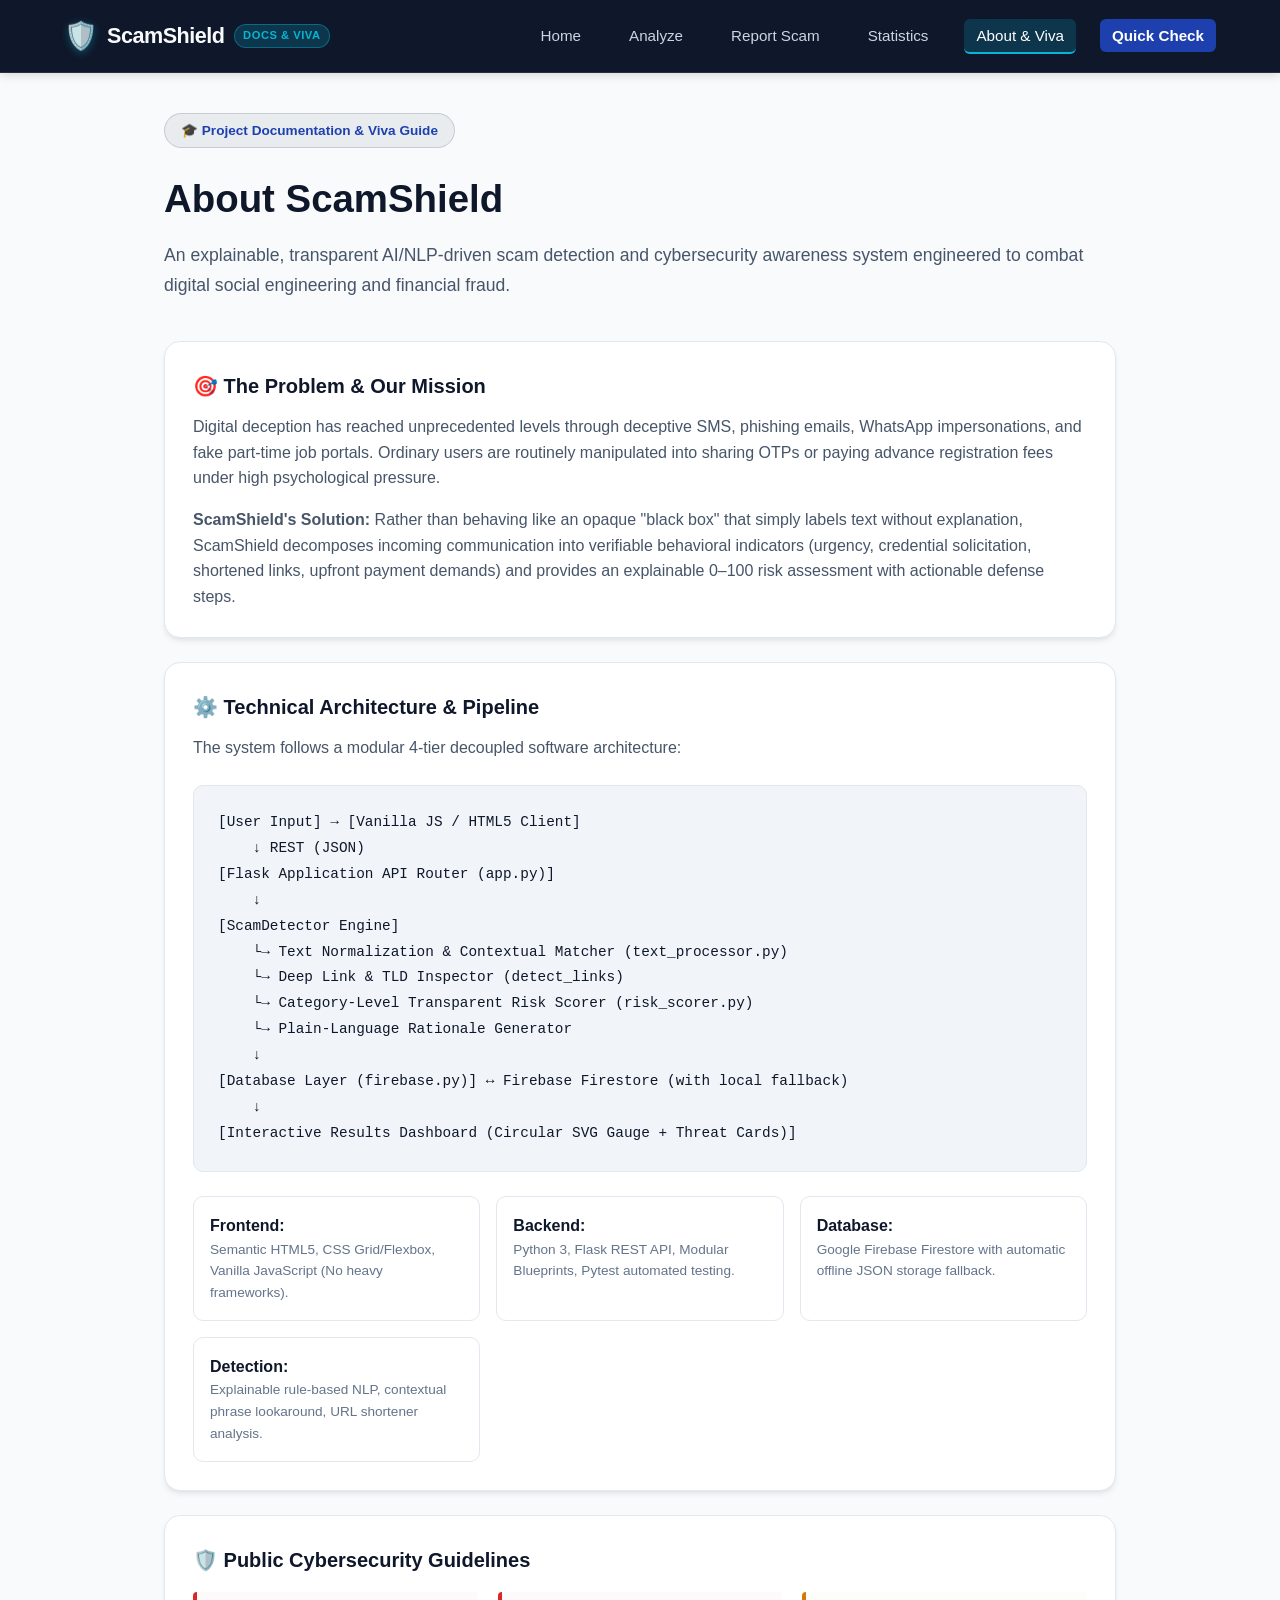
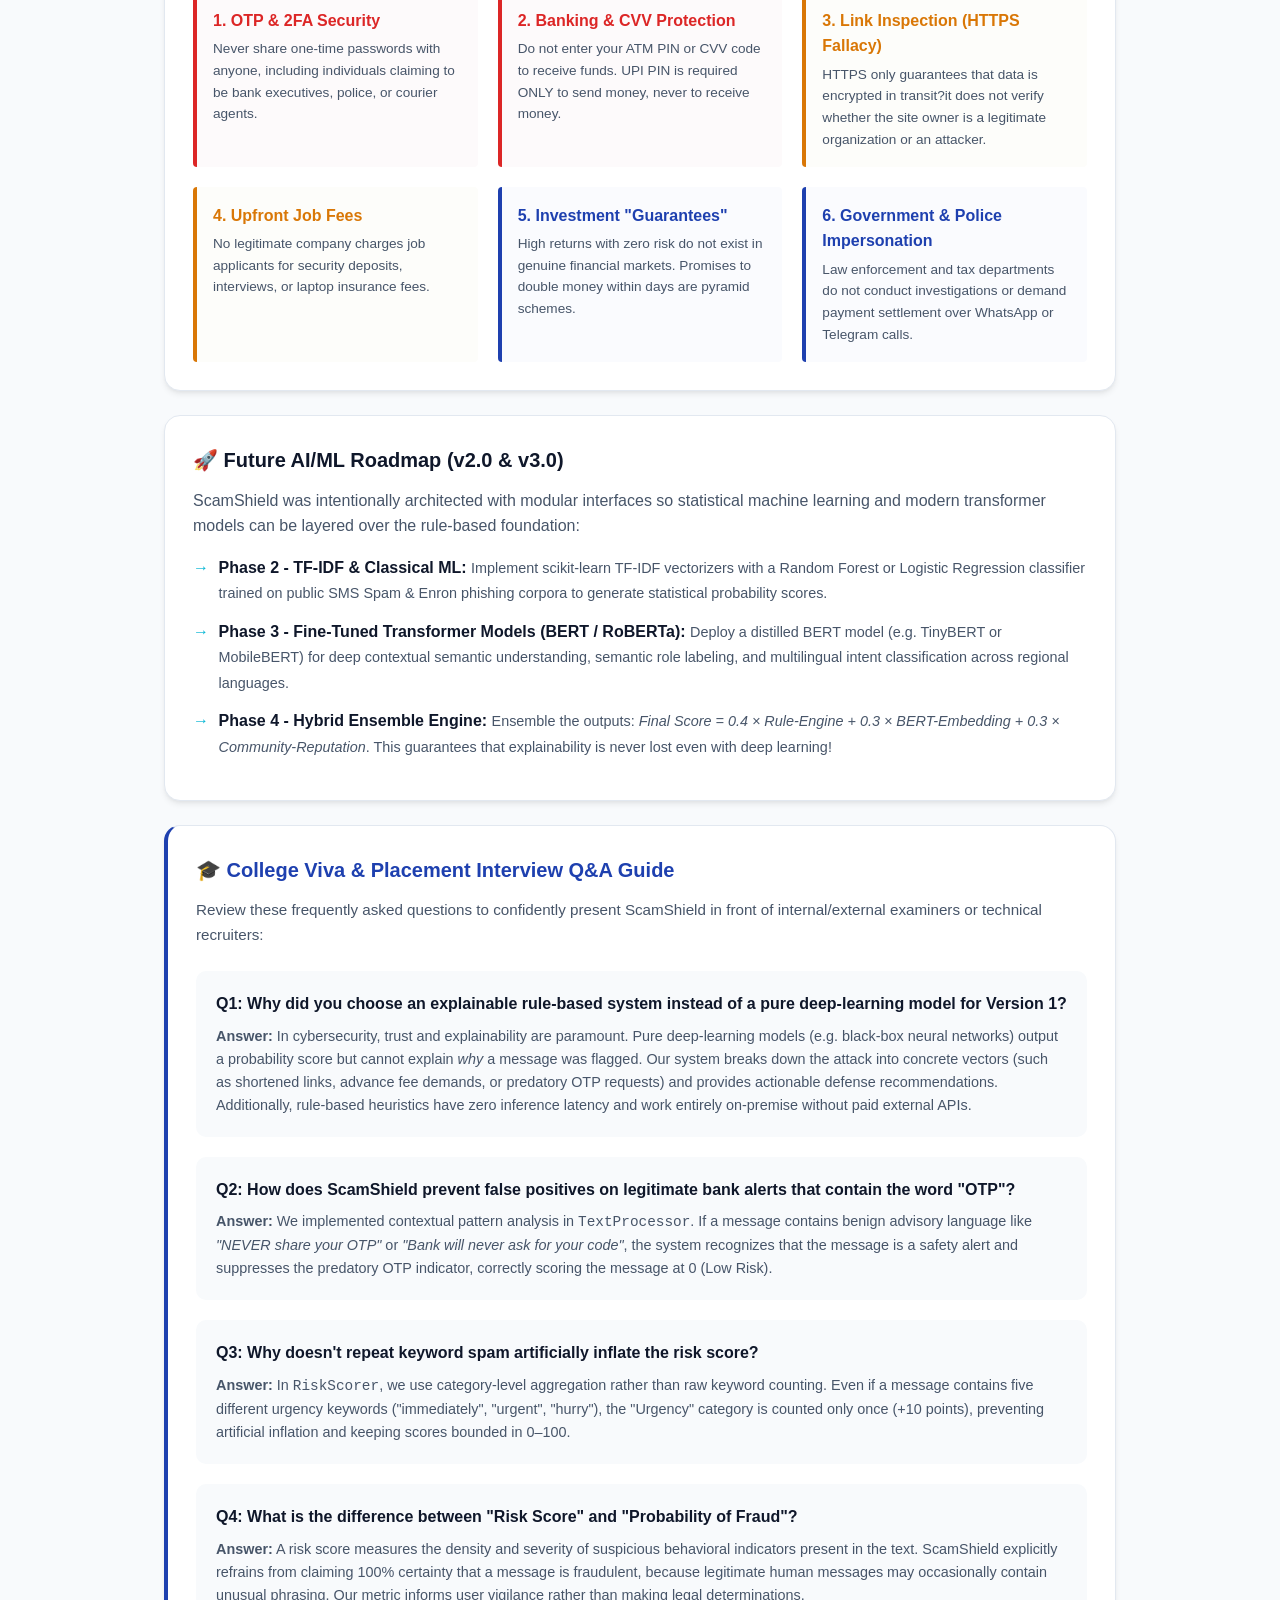
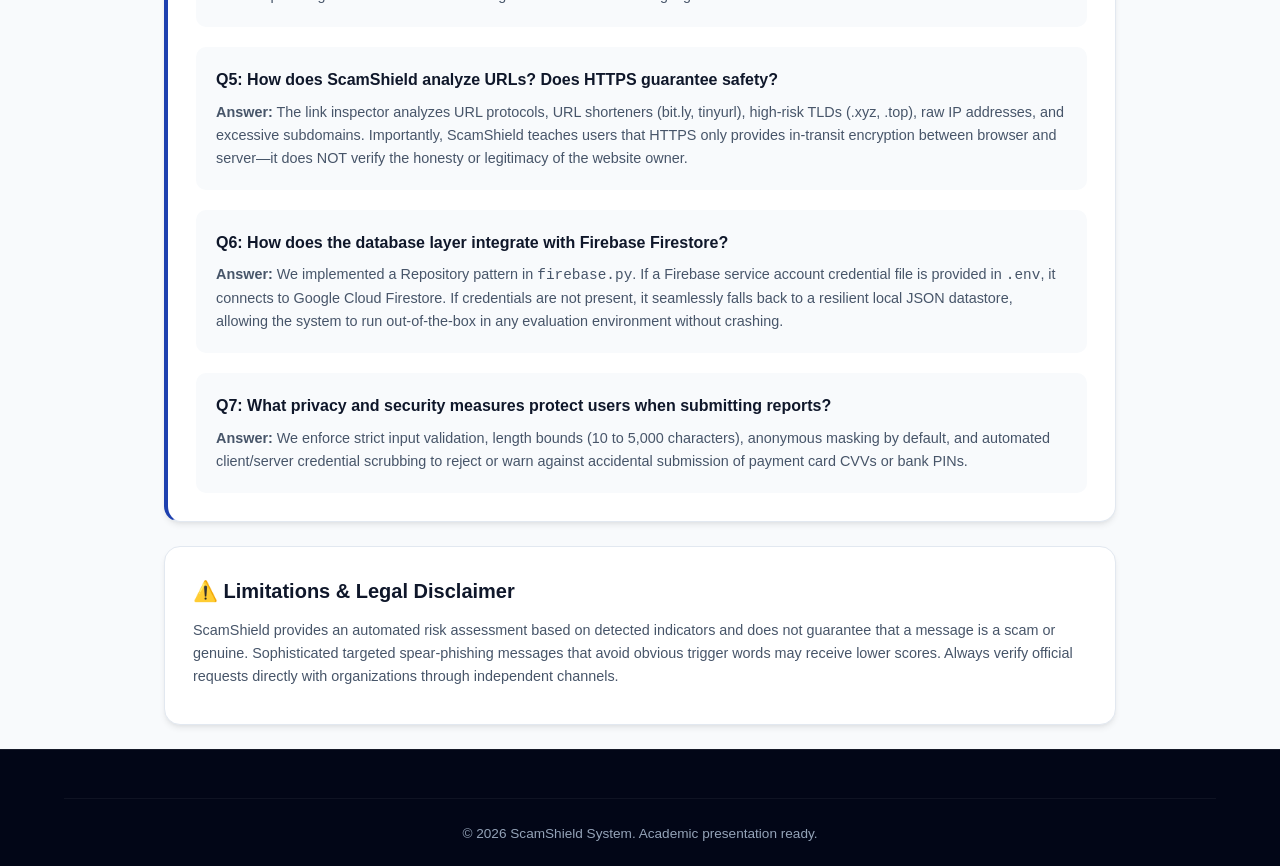
==== frontend/about.html @ db985c8d "Initial commit - ScamShield project" ====
<!DOCTYPE html>
<html lang="en">
<head>
  <meta charset="UTF-8">
  <meta name="viewport" content="width=device-width, initial-scale=1.0">
  <title>About ScamShield ? System Architecture, Safety & Viva Guide</title>
  <meta name="description" content="Overview of ScamShield architecture, explainable AI detection rules, safety guidelines, and college presentation viva Q&A.">
  <link rel="stylesheet" href="css/style.css">
  <link rel="stylesheet" href="css/dashboard.css">
  <link rel="stylesheet" href="css/responsive.css">
</head>
<body>

  <!-- Site Header -->
  <header class="site-header">
    <div class="container header-inner">
      <a href="index.html" class="logo-link">
        <span class="logo-shield">🛡️</span>
        <span class="logo-text">ScamShield</span>
        <span class="logo-badge">Docs & Viva</span>
      </a>

      <button class="mobile-nav-toggle" id="mobileNavBtn" aria-label="Toggle navigation menu">☰</button>

      <nav>
        <ul class="nav-links" id="navLinks">
          <li><a href="index.html" class="nav-link">Home</a></li>
          <li><a href="index.html#analyzerSection" class="nav-link">Analyze</a></li>
          <li><a href="report.html" class="nav-link">Report Scam</a></li>
          <li><a href="statistics.html" class="nav-link">Statistics</a></li>
          <li><a href="about.html" class="nav-link active">About & Viva</a></li>
          <li><a href="index.html#analyzerSection" class="nav-link nav-cta">Quick Check</a></li>
        </ul>
      </nav>
    </div>
  </header>

  <!-- Main Container -->
  <main class="container" style="padding-top: 2.5rem; max-width: 1000px;">
    
    <!-- Title -->
    <div style="margin-bottom: 2.5rem;">
      <div class="hero-tag" style="background: rgba(15, 23, 42, 0.06); color: var(--primary-blue); border-color: rgba(15, 23, 42, 0.15);">
        🎓 Project Documentation & Viva Guide
      </div>
      <h1 style="font-size: 2.4rem; font-weight: 800; color: var(--primary-navy); margin-bottom: 0.75rem;">
        About ScamShield
      </h1>
      <p style="color: var(--text-secondary); font-size: 1.1rem; line-height: 1.7;">
        An explainable, transparent AI/NLP-driven scam detection and cybersecurity awareness system engineered to combat digital social engineering and financial fraud.
      </p>
    </div>

    <!-- Section 1: Problem & Mission -->
    <section class="card mb-3">
      <h2 class="card-title">🎯 The Problem & Our Mission</h2>
      <p style="margin-bottom: 1rem; color: var(--text-secondary);">
        Digital deception has reached unprecedented levels through deceptive SMS, phishing emails, WhatsApp impersonations, and fake part-time job portals. Ordinary users are routinely manipulated into sharing OTPs or paying advance registration fees under high psychological pressure.
      </p>
      <p style="color: var(--text-secondary);">
        <strong>ScamShield's Solution:</strong> Rather than behaving like an opaque "black box" that simply labels text without explanation, ScamShield decomposes incoming communication into verifiable behavioral indicators (urgency, credential solicitation, shortened links, upfront payment demands) and provides an explainable 0–100 risk assessment with actionable defense steps.
      </p>
    </section>

    <!-- Section 2: Technical Architecture -->
    <section id="tech" class="card mb-3">
      <h2 class="card-title">⚙️ Technical Architecture & Pipeline</h2>
      <p style="color: var(--text-secondary); margin-bottom: 1.5rem;">
        The system follows a modular 4-tier decoupled software architecture:
      </p>

      <div style="background: var(--bg-elevated); padding: 1.5rem; border-radius: var(--radius-md); border: 1px solid var(--border-light); font-family: monospace; font-size: 0.9rem; line-height: 1.8; margin-bottom: 1.5rem;">
        [User Input] &rarr; [Vanilla JS / HTML5 Client]<br>
        &nbsp;&nbsp;&nbsp;&nbsp;&darr; REST (JSON)<br>
        [Flask Application API Router (app.py)]<br>
        &nbsp;&nbsp;&nbsp;&nbsp;&darr;<br>
        [ScamDetector Engine]<br>
        &nbsp;&nbsp;&nbsp;&nbsp;&boxur;&rarr; Text Normalization & Contextual Matcher (text_processor.py)<br>
        &nbsp;&nbsp;&nbsp;&nbsp;&boxur;&rarr; Deep Link & TLD Inspector (detect_links)<br>
        &nbsp;&nbsp;&nbsp;&nbsp;&boxur;&rarr; Category-Level Transparent Risk Scorer (risk_scorer.py)<br>
        &nbsp;&nbsp;&nbsp;&nbsp;&boxur;&rarr; Plain-Language Rationale Generator<br>
        &nbsp;&nbsp;&nbsp;&nbsp;&darr;<br>
        [Database Layer (firebase.py)] &harr; Firebase Firestore (with local fallback)<br>
        &nbsp;&nbsp;&nbsp;&nbsp;&darr;<br>
        [Interactive Results Dashboard (Circular SVG Gauge + Threat Cards)]
      </div>

      <div style="display: grid; grid-template-columns: repeat(auto-fit, minmax(220px, 1fr)); gap: 1rem;">
        <div style="padding: 1rem; border: 1px solid var(--border-light); border-radius: var(--radius-md);">
          <strong>Frontend:</strong>
          <p style="font-size: 0.85rem; color: var(--text-muted);">Semantic HTML5, CSS Grid/Flexbox, Vanilla JavaScript (No heavy frameworks).</p>
        </div>
        <div style="padding: 1rem; border: 1px solid var(--border-light); border-radius: var(--radius-md);">
          <strong>Backend:</strong>
          <p style="font-size: 0.85rem; color: var(--text-muted);">Python 3, Flask REST API, Modular Blueprints, Pytest automated testing.</p>
        </div>
        <div style="padding: 1rem; border: 1px solid var(--border-light); border-radius: var(--radius-md);">
          <strong>Database:</strong>
          <p style="font-size: 0.85rem; color: var(--text-muted);">Google Firebase Firestore with automatic offline JSON storage fallback.</p>
        </div>
        <div style="padding: 1rem; border: 1px solid var(--border-light); border-radius: var(--radius-md);">
          <strong>Detection:</strong>
          <p style="font-size: 0.85rem; color: var(--text-muted);">Explainable rule-based NLP, contextual phrase lookaround, URL shortener analysis.</p>
        </div>
      </div>
    </section>

    <!-- Section 3: Safety Tips -->
    <section id="safetyTips" class="card mb-3">
      <h2 class="card-title">🛡️ Public Cybersecurity Guidelines</h2>
      <div style="display: grid; grid-template-columns: repeat(auto-fit, minmax(280px, 1fr)); gap: 1.25rem; margin-top: 1rem;">
        
        <div style="padding: 1rem; border-left: 4px solid var(--risk-high); background: #fdfafb; border-radius: 4px;">
          <h4 style="color: var(--risk-high); margin-bottom: 0.3rem;">1. OTP & 2FA Security</h4>
          <p style="font-size: 0.85rem; color: var(--text-secondary);">Never share one-time passwords with anyone, including individuals claiming to be bank executives, police, or courier agents.</p>
        </div>

        <div style="padding: 1rem; border-left: 4px solid var(--risk-high); background: #fdfafb; border-radius: 4px;">
          <h4 style="color: var(--risk-high); margin-bottom: 0.3rem;">2. Banking & CVV Protection</h4>
          <p style="font-size: 0.85rem; color: var(--text-secondary);">Do not enter your ATM PIN or CVV code to receive funds. UPI PIN is required ONLY to send money, never to receive money.</p>
        </div>

        <div style="padding: 1rem; border-left: 4px solid var(--risk-attention); background: #fdfdfa; border-radius: 4px;">
          <h4 style="color: var(--risk-attention); margin-bottom: 0.3rem;">3. Link Inspection (HTTPS Fallacy)</h4>
          <p style="font-size: 0.85rem; color: var(--text-secondary);">HTTPS only guarantees that data is encrypted in transit?it does not verify whether the site owner is a legitimate organization or an attacker.</p>
        </div>

        <div style="padding: 1rem; border-left: 4px solid var(--risk-attention); background: #fdfdfa; border-radius: 4px;">
          <h4 style="color: var(--risk-attention); margin-bottom: 0.3rem;">4. Upfront Job Fees</h4>
          <p style="font-size: 0.85rem; color: var(--text-secondary);">No legitimate company charges job applicants for security deposits, interviews, or laptop insurance fees.</p>
        </div>

        <div style="padding: 1rem; border-left: 4px solid var(--primary-blue); background: #fafbfe; border-radius: 4px;">
          <h4 style="color: var(--primary-blue); margin-bottom: 0.3rem;">5. Investment "Guarantees"</h4>
          <p style="font-size: 0.85rem; color: var(--text-secondary);">High returns with zero risk do not exist in genuine financial markets. Promises to double money within days are pyramid schemes.</p>
        </div>

        <div style="padding: 1rem; border-left: 4px solid var(--primary-blue); background: #fafbfe; border-radius: 4px;">
          <h4 style="color: var(--primary-blue); margin-bottom: 0.3rem;">6. Government & Police Impersonation</h4>
          <p style="font-size: 0.85rem; color: var(--text-secondary);">Law enforcement and tax departments do not conduct investigations or demand payment settlement over WhatsApp or Telegram calls.</p>
        </div>

      </div>
    </section>

    <!-- Section 4: Future AI/ML Roadmap -->
    <section class="card mb-3">
      <h2 class="card-title">🚀 Future AI/ML Roadmap (v2.0 & v3.0)</h2>
      <p style="color: var(--text-secondary); margin-bottom: 1rem;">
        ScamShield was intentionally architected with modular interfaces so statistical machine learning and modern transformer models can be layered over the rule-based foundation:
      </p>

      <ul style="list-style: none; padding-left: 0;">
        <li style="margin-bottom: 0.8rem; display: flex; gap: 0.6rem;">
          <span style="color: var(--accent-cyan); font-weight: 800;">&rarr;</span>
          <div>
            <strong>Phase 2 - TF-IDF & Classical ML:</strong>
            <span style="color: var(--text-secondary); font-size: 0.9rem;">
              Implement scikit-learn TF-IDF vectorizers with a Random Forest or Logistic Regression classifier trained on public SMS Spam & Enron phishing corpora to generate statistical probability scores.
            </span>
          </div>
        </li>
        <li style="margin-bottom: 0.8rem; display: flex; gap: 0.6rem;">
          <span style="color: var(--accent-cyan); font-weight: 800;">&rarr;</span>
          <div>
            <strong>Phase 3 - Fine-Tuned Transformer Models (BERT / RoBERTa):</strong>
            <span style="color: var(--text-secondary); font-size: 0.9rem;">
              Deploy a distilled BERT model (e.g. TinyBERT or MobileBERT) for deep contextual semantic understanding, semantic role labeling, and multilingual intent classification across regional languages.
            </span>
          </div>
        </li>
        <li style="margin-bottom: 0.8rem; display: flex; gap: 0.6rem;">
          <span style="color: var(--accent-cyan); font-weight: 800;">&rarr;</span>
          <div>
            <strong>Phase 4 - Hybrid Ensemble Engine:</strong>
            <span style="color: var(--text-secondary); font-size: 0.9rem;">
              Ensemble the outputs: <em>Final Score = 0.4 &times; Rule-Engine + 0.3 &times; BERT-Embedding + 0.3 &times; Community-Reputation</em>. This guarantees that explainability is never lost even with deep learning!
            </span>
          </div>
        </li>
      </ul>
    </section>

    <!-- Section 5: College Presentation & Viva Interview Guide -->
    <section id="viva" class="card mb-3" style="border-left: 4px solid var(--primary-blue);">
      <h2 class="card-title" style="color: var(--primary-blue);">
        🎓 College Viva & Placement Interview Q&A Guide
      </h2>
      <p style="color: var(--text-secondary); margin-bottom: 1.5rem; font-size: 0.95rem;">
        Review these frequently asked questions to confidently present ScamShield in front of internal/external examiners or technical recruiters:
      </p>

      <div style="display: flex; flex-direction: column; gap: 1.25rem;">
        
        <div style="background: var(--bg-main); padding: 1.25rem; border-radius: var(--radius-md);">
          <strong style="color: var(--primary-navy); font-size: 1rem;">Q1: Why did you choose an explainable rule-based system instead of a pure deep-learning model for Version 1?</strong>
          <p style="color: var(--text-secondary); font-size: 0.9rem; margin-top: 0.5rem; line-height: 1.6;">
            <strong>Answer:</strong> In cybersecurity, trust and explainability are paramount. Pure deep-learning models (e.g. black-box neural networks) output a probability score but cannot explain <em>why</em> a message was flagged. Our system breaks down the attack into concrete vectors (such as shortened links, advance fee demands, or predatory OTP requests) and provides actionable defense recommendations. Additionally, rule-based heuristics have zero inference latency and work entirely on-premise without paid external APIs.
          </p>
        </div>

        <div style="background: var(--bg-main); padding: 1.25rem; border-radius: var(--radius-md);">
          <strong style="color: var(--primary-navy); font-size: 1rem;">Q2: How does ScamShield prevent false positives on legitimate bank alerts that contain the word "OTP"?</strong>
          <p style="color: var(--text-secondary); font-size: 0.9rem; margin-top: 0.5rem; line-height: 1.6;">
            <strong>Answer:</strong> We implemented contextual pattern analysis in <code>TextProcessor</code>. If a message contains benign advisory language like <em>"NEVER share your OTP"</em> or <em>"Bank will never ask for your code"</em>, the system recognizes that the message is a safety alert and suppresses the predatory OTP indicator, correctly scoring the message at 0 (Low Risk).
          </p>
        </div>

        <div style="background: var(--bg-main); padding: 1.25rem; border-radius: var(--radius-md);">
          <strong style="color: var(--primary-navy); font-size: 1rem;">Q3: Why doesn't repeat keyword spam artificially inflate the risk score?</strong>
          <p style="color: var(--text-secondary); font-size: 0.9rem; margin-top: 0.5rem; line-height: 1.6;">
            <strong>Answer:</strong> In <code>RiskScorer</code>, we use category-level aggregation rather than raw keyword counting. Even if a message contains five different urgency keywords ("immediately", "urgent", "hurry"), the "Urgency" category is counted only once (+10 points), preventing artificial inflation and keeping scores bounded in 0–100.
          </p>
        </div>

        <div style="background: var(--bg-main); padding: 1.25rem; border-radius: var(--radius-md);">
          <strong style="color: var(--primary-navy); font-size: 1rem;">Q4: What is the difference between "Risk Score" and "Probability of Fraud"?</strong>
          <p style="color: var(--text-secondary); font-size: 0.9rem; margin-top: 0.5rem; line-height: 1.6;">
            <strong>Answer:</strong> A risk score measures the density and severity of suspicious behavioral indicators present in the text. ScamShield explicitly refrains from claiming 100% certainty that a message is fraudulent, because legitimate human messages may occasionally contain unusual phrasing. Our metric informs user vigilance rather than making legal determinations.
          </p>
        </div>

        <div style="background: var(--bg-main); padding: 1.25rem; border-radius: var(--radius-md);">
          <strong style="color: var(--primary-navy); font-size: 1rem;">Q5: How does ScamShield analyze URLs? Does HTTPS guarantee safety?</strong>
          <p style="color: var(--text-secondary); font-size: 0.9rem; margin-top: 0.5rem; line-height: 1.6;">
            <strong>Answer:</strong> The link inspector analyzes URL protocols, URL shorteners (bit.ly, tinyurl), high-risk TLDs (.xyz, .top), raw IP addresses, and excessive subdomains. Importantly, ScamShield teaches users that HTTPS only provides in-transit encryption between browser and server—it does NOT verify the honesty or legitimacy of the website owner.
          </p>
        </div>

        <div style="background: var(--bg-main); padding: 1.25rem; border-radius: var(--radius-md);">
          <strong style="color: var(--primary-navy); font-size: 1rem;">Q6: How does the database layer integrate with Firebase Firestore?</strong>
          <p style="color: var(--text-secondary); font-size: 0.9rem; margin-top: 0.5rem; line-height: 1.6;">
            <strong>Answer:</strong> We implemented a Repository pattern in <code>firebase.py</code>. If a Firebase service account credential file is provided in <code>.env</code>, it connects to Google Cloud Firestore. If credentials are not present, it seamlessly falls back to a resilient local JSON datastore, allowing the system to run out-of-the-box in any evaluation environment without crashing.
          </p>
        </div>

        <div style="background: var(--bg-main); padding: 1.25rem; border-radius: var(--radius-md);">
          <strong style="color: var(--primary-navy); font-size: 1rem;">Q7: What privacy and security measures protect users when submitting reports?</strong>
          <p style="color: var(--text-secondary); font-size: 0.9rem; margin-top: 0.5rem; line-height: 1.6;">
            <strong>Answer:</strong> We enforce strict input validation, length bounds (10 to 5,000 characters), anonymous masking by default, and automated client/server credential scrubbing to reject or warn against accidental submission of payment card CVVs or bank PINs.
          </p>
        </div>

      </div>
    </section>

    <!-- Section 6: Limitations & Disclaimer -->
    <section class="card mb-3">
      <h2 class="card-title">⚠️ Limitations & Legal Disclaimer</h2>
      <p style="color: var(--text-secondary); font-size: 0.9rem; line-height: 1.6; margin-bottom: 0.5rem;">
        ScamShield provides an automated risk assessment based on detected indicators and does not guarantee that a message is a scam or genuine. Sophisticated targeted spear-phishing messages that avoid obvious trigger words may receive lower scores. Always verify official requests directly with organizations through independent channels.
      </p>
    </section>

  </main>

  <!-- Site Footer -->
  <footer class="site-footer">
    <div class="container">
      <div class="footer-bottom">
        &copy; 2026 ScamShield System. Academic presentation ready.
      </div>
    </div>
  </footer>

</body>
</html>
---- frontend/css/style.css ----
/* ==========================================================================
   ScamShield - Global Design System & Stylesheet
   Theme: High-contrast, clean cybersecurity aesthetic
   ========================================================================== */

:root {
  /* Color Palette */
  --bg-main: #f8fafc;
  --bg-surface: #ffffff;
  --bg-card: #ffffff;
  --bg-elevated: #f1f5f9;
  
  /* Brand Colors */
  --primary-navy: #0f172a;
  --primary-dark: #020617;
  --primary-blue: #1e40af;
  --primary-accent: #0284c7;
  --accent-cyan: #06b6d4;
  --cyan-subtle: #ecfeff;

  /* Status Colors */
  --risk-low: #16a34a;
  --risk-low-bg: #f0fdf4;
  --risk-low-border: #86efac;

  --risk-attention: #d97706;
  --risk-attention-bg: #fffbeb;
  --risk-attention-border: #fcd34d;

  --risk-suspicious: #ea580c;
  --risk-suspicious-bg: #fff7ed;
  --risk-suspicious-border: #fdba74;

  --risk-high: #dc2626;
  --risk-high-bg: #fef2f2;
  --risk-high-border: #fca5a5;

  /* Typography */
  --text-primary: #0f172a;
  --text-secondary: #475569;
  --text-muted: #64748b;
  --text-light: #f8fafc;
  
  /* Borders & Shadows */
  --border-light: #e2e8f0;
  --border-subtle: #cbd5e1;
  --shadow-sm: 0 1px 2px 0 rgba(0, 0, 0, 0.05);
  --shadow-md: 0 4px 6px -1px rgba(0, 0, 0, 0.08), 0 2px 4px -2px rgba(0, 0, 0, 0.05);
  --shadow-lg: 0 10px 15px -3px rgba(0, 0, 0, 0.08), 0 4px 6px -4px rgba(0, 0, 0, 0.04);
  --shadow-xl: 0 20px 25px -5px rgba(0, 0, 0, 0.1), 0 8px 10px -6px rgba(0, 0, 0, 0.04);

  /* Radii & Transitions */
  --radius-sm: 6px;
  --radius-md: 10px;
  --radius-lg: 16px;
  --radius-full: 9999px;
  --transition: all 0.2s cubic-bezier(0.4, 0, 0.2, 1);
}

/* Reset & Base */
*, *::before, *::after {
  box-sizing: border-box;
  margin: 0;
  padding: 0;
}

body {
  font-family: -apple-system, BlinkMacSystemFont, "Segoe UI", Roboto, Oxygen, Ubuntu, Cantarell, "Open Sans", sans-serif;
  background-color: var(--bg-main);
  color: var(--text-primary);
  line-height: 1.6;
  min-height: 100vh;
  display: flex;
  flex-direction: column;
  -webkit-font-smoothing: antialiased;
}

/* Container */
.container {
  width: 100%;
  max-width: 1200px;
  margin: 0 auto;
  padding: 0 1.5rem;
}

/* Header & Navigation */
.site-header {
  background-color: var(--primary-navy);
  color: var(--text-light);
  border-bottom: 1px solid rgba(255, 255, 255, 0.1);
  position: sticky;
  top: 0;
  z-index: 1000;
  box-shadow: 0 2px 10px rgba(0, 0, 0, 0.15);
}

.header-inner {
  display: flex;
  align-items: center;
  justify-content: space-between;
  height: 72px;
}

.logo-link {
  display: flex;
  align-items: center;
  gap: 0.6rem;
  text-decoration: none;
  color: var(--text-light);
  font-size: 1.35rem;
  font-weight: 700;
  letter-spacing: -0.5px;
}

.logo-shield {
  font-size: 1.7rem;
  filter: drop-shadow(0 2px 4px rgba(6, 182, 212, 0.4));
}

.logo-badge {
  font-size: 0.7rem;
  background: rgba(6, 182, 212, 0.2);
  color: var(--accent-cyan);
  padding: 2px 8px;
  border-radius: var(--radius-full);
  border: 1px solid rgba(6, 182, 212, 0.4);
  font-weight: 600;
  text-transform: uppercase;
  letter-spacing: 0.5px;
}

.nav-links {
  display: flex;
  list-style: none;
  gap: 1.5rem;
  align-items: center;
}

.nav-link {
  color: #cbd5e1;
  text-decoration: none;
  font-size: 0.95rem;
  font-weight: 500;
  padding: 0.5rem 0.75rem;
  border-radius: var(--radius-sm);
  transition: var(--transition);
}

.nav-link:hover {
  color: #ffffff;
  background: rgba(255, 255, 255, 0.08);
}

.nav-link.active {
  color: #ffffff;
  background: rgba(6, 182, 212, 0.2);
  border-bottom: 2px solid var(--accent-cyan);
}

.nav-cta {
  background: var(--primary-blue);
  color: white !important;
  font-weight: 600;
}

.nav-cta:hover {
  background: #1d4ed8 !important;
}

/* Mobile Nav Toggle */
.mobile-nav-toggle {
  display: none;
  background: none;
  border: none;
  color: white;
  font-size: 1.5rem;
  cursor: pointer;
  padding: 0.5rem;
}

/* Hero Section */
.hero {
  background: linear-gradient(135deg, var(--primary-navy) 0%, #1e293b 100%);
  color: white;
  padding: 4rem 0 3.5rem;
  text-align: center;
  position: relative;
  overflow: hidden;
  border-bottom: 1px solid var(--border-light);
}

.hero::before {
  content: "";
  position: absolute;
  top: 0;
  left: 50%;
  transform: translateX(-50%);
  width: 800px;
  height: 300px;
  background: radial-gradient(circle, rgba(6, 182, 212, 0.15) 0%, rgba(15, 23, 42, 0) 70%);
  pointer-events: none;
}

.hero-tag {
  display: inline-flex;
  align-items: center;
  gap: 0.5rem;
  background: rgba(255, 255, 255, 0.08);
  border: 1px solid rgba(255, 255, 255, 0.15);
  color: var(--accent-cyan);
  padding: 0.35rem 1rem;
  border-radius: var(--radius-full);
  font-size: 0.85rem;
  font-weight: 600;
  margin-bottom: 1.25rem;
}

.hero-title {
  font-size: 2.8rem;
  font-weight: 800;
  line-height: 1.2;
  margin-bottom: 1rem;
  letter-spacing: -1px;
}

.hero-subtitle {
  font-size: 1.2rem;
  color: #94a3b8;
  max-width: 680px;
  margin: 0 auto 2rem;
  line-height: 1.6;
}

.hero-actions {
  display: flex;
  gap: 1rem;
  justify-content: center;
  flex-wrap: wrap;
}

/* Buttons */
.btn {
  display: inline-flex;
  align-items: center;
  justify-content: center;
  gap: 0.5rem;
  padding: 0.75rem 1.6rem;
  font-size: 1rem;
  font-weight: 600;
  border-radius: var(--radius-md);
  text-decoration: none;
  cursor: pointer;
  transition: var(--transition);
  border: none;
}

.btn-primary {
  background-color: var(--primary-blue);
  color: white;
  box-shadow: 0 4px 12px rgba(30, 64, 175, 0.3);
}

.btn-primary:hover:not(:disabled) {
  background-color: #1d4ed8;
  transform: translateY(-1px);
  box-shadow: 0 6px 16px rgba(30, 64, 175, 0.4);
}

.btn-secondary {
  background-color: rgba(255, 255, 255, 0.1);
  color: white;
  border: 1px solid rgba(255, 255, 255, 0.2);
}

.btn-secondary:hover {
  background-color: rgba(255, 255, 255, 0.18);
}

.btn-outline {
  background-color: transparent;
  color: var(--primary-blue);
  border: 1px solid var(--border-subtle);
}

.btn-outline:hover {
  background-color: var(--bg-elevated);
  border-color: var(--primary-blue);
}

.btn:disabled {
  opacity: 0.6;
  cursor: not-allowed;
  transform: none !important;
}

/* Cards & Surfaces */
.card {
  background: var(--bg-card);
  border-radius: var(--radius-lg);
  border: 1px solid var(--border-light);
  box-shadow: var(--shadow-md);
  padding: 1.75rem;
  transition: var(--transition);
}

.card:hover {
  box-shadow: var(--shadow-lg);
}

.card-title {
  font-size: 1.25rem;
  font-weight: 700;
  color: var(--text-primary);
  margin-bottom: 0.75rem;
  display: flex;
  align-items: center;
  gap: 0.5rem;
}

/* Alert Boxes */
.alert-box {
  border-radius: var(--radius-md);
  padding: 1rem 1.25rem;
  display: flex;
  align-items: flex-start;
  gap: 0.85rem;
  margin-bottom: 1.25rem;
  font-size: 0.95rem;
  line-height: 1.5;
}

.alert-warning {
  background-color: var(--risk-attention-bg);
  border: 1px solid var(--risk-attention-border);
  color: #92400e;
}

.alert-danger {
  background-color: var(--risk-high-bg);
  border: 1px solid var(--risk-high-border);
  color: #991b1b;
}

.alert-success {
  background-color: var(--risk-low-bg);
  border: 1px solid var(--risk-low-border);
  color: #166534;
}

.alert-info {
  background-color: #f0f9ff;
  border: 1px solid #bae6fd;
  color: #0369a1;
}

/* Forms & Inputs */
.form-group {
  margin-bottom: 1.25rem;
}

.form-label {
  display: block;
  font-weight: 600;
  font-size: 0.95rem;
  color: var(--text-primary);
  margin-bottom: 0.5rem;
}

.form-control {
  width: 100%;
  padding: 0.75rem 1rem;
  font-size: 1rem;
  font-family: inherit;
  border: 1px solid var(--border-subtle);
  border-radius: var(--radius-md);
  background-color: var(--bg-surface);
  color: var(--text-primary);
  transition: var(--transition);
}

.form-control:focus {
  outline: none;
  border-color: var(--primary-accent);
  box-shadow: 0 0 0 3px rgba(2, 132, 199, 0.15);
}

textarea.form-control {
  resize: vertical;
  min-height: 140px;
}

/* Main Content Area */
main {
  flex: 1;
  padding: 2.5rem 0;
}

/* Footer */
.site-footer {
  background-color: var(--primary-dark);
  color: #94a3b8;
  border-top: 1px solid rgba(255, 255, 255, 0.08);
  padding: 3rem 0 1.5rem;
  margin-top: auto;
  font-size: 0.9rem;
}

.footer-grid {
  display: grid;
  grid-template-columns: 2fr 1fr 1fr 1fr;
  gap: 2.5rem;
  margin-bottom: 2.5rem;
}

.footer-col h4 {
  color: white;
  font-size: 1rem;
  font-weight: 700;
  margin-bottom: 1rem;
}

.footer-col ul {
  list-style: none;
}

.footer-col ul li {
  margin-bottom: 0.5rem;
}

.footer-col a {
  color: #94a3b8;
  text-decoration: none;
  transition: var(--transition);
}

.footer-col a:hover {
  color: white;
}

.footer-disclaimer-box {
  background: rgba(255, 255, 255, 0.04);
  border: 1px solid rgba(255, 255, 255, 0.08);
  border-radius: var(--radius-md);
  padding: 1rem 1.25rem;
  margin-bottom: 2rem;
  font-size: 0.85rem;
  color: #cbd5e1;
}

.footer-bottom {
  text-align: center;
  padding-top: 1.5rem;
  border-top: 1px solid rgba(255, 255, 255, 0.05);
  font-size: 0.85rem;
}

/* Utilities */
.text-center { text-align: center; }
.mb-1 { margin-bottom: 0.5rem; }
.mb-2 { margin-bottom: 1rem; }
.mb-3 { margin-bottom: 1.5rem; }
.mt-2 { margin-top: 1rem; }
.mt-3 { margin-top: 1.5rem; }
.sr-only {
  position: absolute;
  width: 1px;
  height: 1px;
  padding: 0;
  margin: -1px;
  overflow: hidden;
  clip: rect(0, 0, 0, 0);
  border: 0;
}
---- frontend/css/dashboard.css ----
/* ==========================================================================
   ScamShield - Dashboard & Result Components Stylesheet
   Gauges, Indicator Cards, Badges, and Stats Widgets
   ========================================================================== */

/* Analyzer Section */
.analyzer-card {
  background: var(--bg-surface);
  border-radius: var(--radius-lg);
  border: 1px solid var(--border-light);
  box-shadow: var(--shadow-lg);
  padding: 2.25rem;
  margin-top: -2.5rem;
  position: relative;
  z-index: 10;
}

.analyzer-header {
  margin-bottom: 1.25rem;
}

.analyzer-header h2 {
  font-size: 1.6rem;
  font-weight: 700;
  color: var(--primary-navy);
}

.analyzer-header p {
  color: var(--text-muted);
  font-size: 0.95rem;
}

/* Quick Samples Pills */
.sample-prompts {
  display: flex;
  align-items: center;
  gap: 0.5rem;
  flex-wrap: wrap;
  margin-bottom: 1.25rem;
}

.sample-title {
  font-size: 0.85rem;
  font-weight: 600;
  color: var(--text-muted);
  text-transform: uppercase;
  letter-spacing: 0.5px;
}

.sample-btn {
  background: var(--bg-elevated);
  border: 1px solid var(--border-light);
  color: var(--text-secondary);
  font-size: 0.85rem;
  font-weight: 500;
  padding: 0.35rem 0.85rem;
  border-radius: var(--radius-full);
  cursor: pointer;
  transition: var(--transition);
}

.sample-btn:hover {
  background: #e2e8f0;
  color: var(--primary-navy);
  border-color: var(--border-subtle);
}

.sample-btn.sample-scam {
  color: #b91c1c;
  background: #fef2f2;
  border-color: #fecaca;
}
.sample-btn.sample-scam:hover {
  background: #fee2e2;
}

.sample-btn.sample-legit {
  color: #15803d;
  background: #f0fdf4;
  border-color: #bbf7d0;
}
.sample-btn.sample-legit:hover {
  background: #dcfce7;
}

/* Textarea wrapper & Meta footer */
.textarea-wrapper {
  position: relative;
}

.textarea-footer {
  display: flex;
  justify-content: space-between;
  align-items: center;
  margin-top: 0.5rem;
  font-size: 0.85rem;
  color: var(--text-muted);
}

.char-counter.limit-near {
  color: var(--risk-attention);
}

.char-counter.limit-exceeded {
  color: var(--risk-high);
  font-weight: 700;
}

.analyzer-actions {
  display: flex;
  justify-content: flex-end;
  gap: 0.75rem;
  margin-top: 1.25rem;
}

/* Loading Spinner */
.spinner {
  display: inline-block;
  width: 18px;
  height: 18px;
  border: 2px solid rgba(255, 255, 255, 0.3);
  border-radius: 50%;
  border-top-color: #ffffff;
  animation: spin 0.8s linear infinite;
}

@keyframes spin {
  to { transform: rotate(360deg); }
}

/* Results Dashboard Container */
.results-section {
  margin-top: 2.5rem;
  scroll-margin-top: 90px;
}

.result-card {
  background: var(--bg-surface);
  border-radius: var(--radius-lg);
  border: 1px solid var(--border-light);
  box-shadow: var(--shadow-lg);
  overflow: hidden;
  transition: var(--transition);
}

/* Result Header Bar */
.result-header {
  padding: 1.5rem 2rem;
  background: var(--bg-elevated);
  border-bottom: 1px solid var(--border-light);
  display: flex;
  align-items: center;
  justify-content: space-between;
  flex-wrap: wrap;
  gap: 1rem;
}

.result-title-group h3 {
  font-size: 1.35rem;
  font-weight: 700;
  color: var(--primary-navy);
}

.result-title-group p {
  font-size: 0.9rem;
  color: var(--text-muted);
}

/* Risk Tier Badge */
.risk-badge {
  display: inline-flex;
  align-items: center;
  gap: 0.4rem;
  padding: 0.4rem 1rem;
  border-radius: var(--radius-full);
  font-size: 0.95rem;
  font-weight: 700;
  letter-spacing: 0.3px;
  text-transform: uppercase;
}

.badge-low {
  background-color: var(--risk-low-bg);
  color: var(--risk-low);
  border: 1px solid var(--risk-low-border);
}

.badge-attention {
  background-color: var(--risk-attention-bg);
  color: var(--risk-attention);
  border: 1px solid var(--risk-attention-border);
}

.badge-suspicious {
  background-color: var(--risk-suspicious-bg);
  color: var(--risk-suspicious);
  border: 1px solid var(--risk-suspicious-border);
}

.badge-high {
  background-color: var(--risk-high-bg);
  color: var(--risk-high);
  border: 1px solid var(--risk-high-border);
}

/* Result Body Layout */
.result-body {
  padding: 2rem;
  display: grid;
  grid-template-columns: 280px 1fr;
  gap: 2.5rem;
  align-items: start;
}

/* Circular Risk Gauge */
.gauge-container {
  display: flex;
  flex-direction: column;
  align-items: center;
  text-align: center;
  padding: 1.5rem;
  background: var(--bg-elevated);
  border-radius: var(--radius-lg);
  border: 1px solid var(--border-light);
}

.circular-gauge {
  position: relative;
  width: 180px;
  height: 180px;
}

.circular-gauge svg {
  transform: rotate(-90deg);
  width: 100%;
  height: 100%;
}

.gauge-bg {
  fill: none;
  stroke: #e2e8f0;
  stroke-width: 14;
}

.gauge-progress {
  fill: none;
  stroke-width: 14;
  stroke-linecap: round;
  stroke-dasharray: 440;
  stroke-dashoffset: 440;
  transition: stroke-dashoffset 1.2s ease-out, stroke 0.5s ease;
}

.gauge-text {
  position: absolute;
  top: 50%;
  left: 50%;
  transform: translate(-50%, -50%);
  display: flex;
  flex-direction: column;
  align-items: center;
}

.gauge-score {
  font-size: 2.5rem;
  font-weight: 800;
  line-height: 1;
  color: var(--primary-navy);
}

.gauge-scale {
  font-size: 0.85rem;
  color: var(--text-muted);
  font-weight: 600;
  margin-top: 2px;
}

.gauge-meta {
  margin-top: 1rem;
  font-size: 0.85rem;
  color: var(--text-muted);
  line-height: 1.4;
}

/* Indicators Breakdown Cards */
.indicators-section h4 {
  font-size: 1.15rem;
  font-weight: 700;
  color: var(--primary-navy);
  margin-bottom: 1rem;
  display: flex;
  align-items: center;
  gap: 0.5rem;
}

.indicator-grid {
  display: grid;
  grid-template-columns: repeat(auto-fill, minmax(280px, 1fr));
  gap: 1rem;
  margin-bottom: 1.75rem;
}

.indicator-card {
  background: var(--bg-surface);
  border: 1px solid var(--border-light);
  border-radius: var(--radius-md);
  padding: 1rem 1.2rem;
  box-shadow: var(--shadow-sm);
  border-left: 4px solid var(--primary-blue);
  transition: var(--transition);
}

.indicator-card.sev-high {
  border-left-color: var(--risk-high);
  background: #fffafa;
}

.indicator-card.sev-medium {
  border-left-color: var(--risk-attention);
  background: #fffdfa;
}

.indicator-card.sev-low {
  border-left-color: var(--risk-low);
  background: #fafffa;
}

.indicator-card-header {
  display: flex;
  justify-content: space-between;
  align-items: center;
  margin-bottom: 0.4rem;
}

.indicator-name {
  font-weight: 700;
  font-size: 0.95rem;
  color: var(--text-primary);
}

.indicator-badge {
  font-size: 0.7rem;
  padding: 2px 7px;
  border-radius: var(--radius-full);
  font-weight: 700;
  text-transform: uppercase;
}

.indicator-badge.sev-high {
  background: #fee2e2;
  color: #b91c1c;
}
.indicator-badge.sev-medium {
  background: #fef3c7;
  color: #b45309;
}
.indicator-badge.sev-low {
  background: #dcfce7;
  color: #15803d;
}

.indicator-desc {
  font-size: 0.85rem;
  color: var(--text-secondary);
  line-height: 1.45;
  margin-bottom: 0.5rem;
}

.matched-pills {
  display: flex;
  flex-wrap: wrap;
  gap: 0.35rem;
}

.matched-pill {
  font-size: 0.75rem;
  font-family: monospace;
  background: #e2e8f0;
  color: var(--primary-navy);
  padding: 1px 6px;
  border-radius: var(--radius-sm);
}

/* Explanation Box */
.explanation-box {
  background: #f8fafc;
  border: 1px solid var(--border-light);
  border-radius: var(--radius-md);
  padding: 1.25rem 1.5rem;
  margin-bottom: 1.75rem;
}

.explanation-title {
  font-size: 1rem;
  font-weight: 700;
  color: var(--primary-navy);
  margin-bottom: 0.5rem;
  display: flex;
  align-items: center;
  gap: 0.4rem;
}

.explanation-text {
  font-size: 0.95rem;
  color: var(--text-secondary);
  line-height: 1.6;
}

/* Recommendations Checklist */
.recommendations-box {
  background: #f0fdf4;
  border: 1px solid #bbf7d0;
  border-radius: var(--radius-md);
  padding: 1.25rem 1.5rem;
  margin-bottom: 1.75rem;
}

.recommendations-title {
  font-size: 1rem;
  font-weight: 700;
  color: #166534;
  margin-bottom: 0.75rem;
  display: flex;
  align-items: center;
  gap: 0.4rem;
}

.recommendations-list {
  list-style: none;
}

.recommendations-list li {
  font-size: 0.9rem;
  color: #1e3a24;
  margin-bottom: 0.5rem;
  display: flex;
  align-items: flex-start;
  gap: 0.5rem;
}

.recommendations-list li::before {
  content: "?";
  color: #16a34a;
  font-weight: 800;
}

/* Disclaimer Box */
.disclaimer-banner {
  background: #f1f5f9;
  border-left: 4px solid #64748b;
  padding: 1rem 1.25rem;
  border-radius: 0 var(--radius-md) var(--radius-md) 0;
  font-size: 0.85rem;
  color: var(--text-muted);
  line-height: 1.5;
}

/* Statistics Metrics Cards */
.stats-summary-grid {
  display: grid;
  grid-template-columns: repeat(auto-fit, minmax(220px, 1fr));
  gap: 1.5rem;
  margin-bottom: 2.5rem;
}

.stat-card {
  background: var(--bg-surface);
  border: 1px solid var(--border-light);
  border-radius: var(--radius-lg);
  padding: 1.5rem;
  box-shadow: var(--shadow-sm);
  display: flex;
  align-items: center;
  gap: 1rem;
}

.stat-icon-wrapper {
  width: 52px;
  height: 52px;
  border-radius: var(--radius-md);
  background: rgba(30, 64, 175, 0.1);
  color: var(--primary-blue);
  display: flex;
  align-items: center;
  justify-content: center;
  font-size: 1.5rem;
}

.stat-info {
  display: flex;
  flex-direction: column;
}

.stat-label {
  font-size: 0.85rem;
  color: var(--text-muted);
  font-weight: 600;
  text-transform: uppercase;
}

.stat-value {
  font-size: 1.8rem;
  font-weight: 800;
  color: var(--primary-navy);
  line-height: 1.1;
}

/* SVG / HTML Bar Charts */
.chart-card {
  background: var(--bg-surface);
  border: 1px solid var(--border-light);
  border-radius: var(--radius-lg);
  padding: 1.75rem;
  box-shadow: var(--shadow-md);
  margin-bottom: 2rem;
}

.chart-card-header {
  margin-bottom: 1.5rem;
}

.chart-card-header h3 {
  font-size: 1.25rem;
  font-weight: 700;
  color: var(--primary-navy);
}

.chart-card-header p {
  font-size: 0.85rem;
  color: var(--text-muted);
}

.chart-bar-group {
  display: flex;
  flex-direction: column;
  gap: 1rem;
}

.bar-row {
  display: flex;
  flex-direction: column;
  gap: 0.35rem;
}

.bar-labels {
  display: flex;
  justify-content: space-between;
  font-size: 0.9rem;
  font-weight: 600;
  color: var(--text-primary);
}

.bar-track {
  height: 12px;
  background: #f1f5f9;
  border-radius: var(--radius-full);
  overflow: hidden;
}

.bar-fill {
  height: 100%;
  border-radius: var(--radius-full);
  background: linear-gradient(90deg, var(--primary-blue), var(--accent-cyan));
  transition: width 1s ease-in-out;
}
---- frontend/css/responsive.css ----
/* ==========================================================================
   ScamShield - Responsive Breakpoints & Mobile Optimization
   ========================================================================== */

@media (max-width: 1024px) {
  .hero-title {
    font-size: 2.3rem;
  }
  .result-body {
    grid-template-columns: 240px 1fr;
    gap: 1.75rem;
  }
  .footer-grid {
    grid-template-columns: 1fr 1fr;
    gap: 2rem;
  }
}

@media (max-width: 768px) {
  .mobile-nav-toggle {
    display: block;
  }

  .nav-links {
    display: none;
    flex-direction: column;
    position: absolute;
    top: 72px;
    left: 0;
    width: 100%;
    background-color: var(--primary-navy);
    padding: 1.5rem;
    border-bottom: 1px solid rgba(255, 255, 255, 0.1);
    box-shadow: 0 10px 15px rgba(0, 0, 0, 0.2);
  }

  .nav-links.nav-open {
    display: flex;
  }

  .hero {
    padding: 3rem 0 2.5rem;
  }

  .hero-title {
    font-size: 1.9rem;
  }

  .hero-subtitle {
    font-size: 1.05rem;
  }

  .analyzer-card {
    padding: 1.5rem;
    margin-top: -1.5rem;
  }

  .result-body {
    grid-template-columns: 1fr;
    gap: 2rem;
  }

  .gauge-container {
    padding: 1.25rem;
  }

  .footer-grid {
    grid-template-columns: 1fr;
    gap: 1.5rem;
  }
}

@media (max-width: 480px) {
  .hero-title {
    font-size: 1.6rem;
  }

  .analyzer-actions {
    flex-direction: column;
  }

  .btn {
    width: 100%;
  }

  .circular-gauge {
    width: 150px;
    height: 150px;
  }

  .gauge-score {
    font-size: 2.1rem;
  }
}
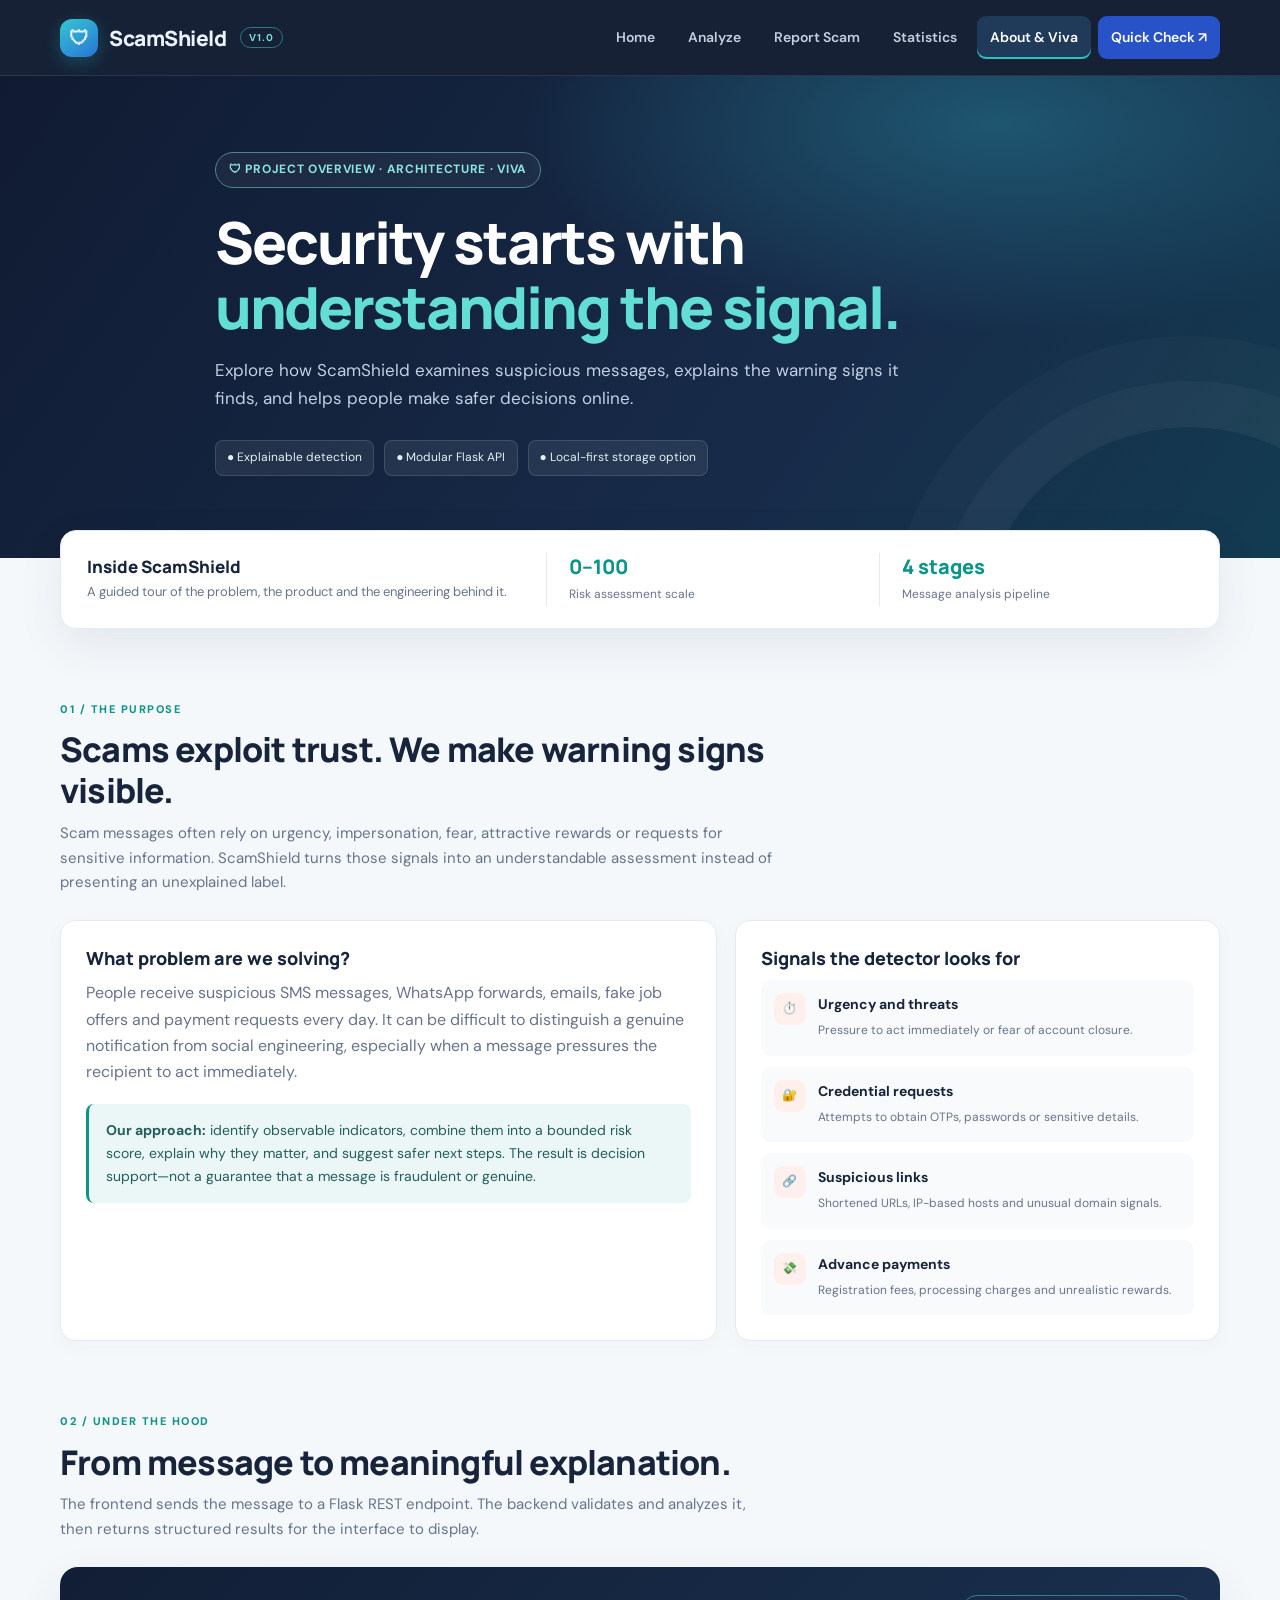
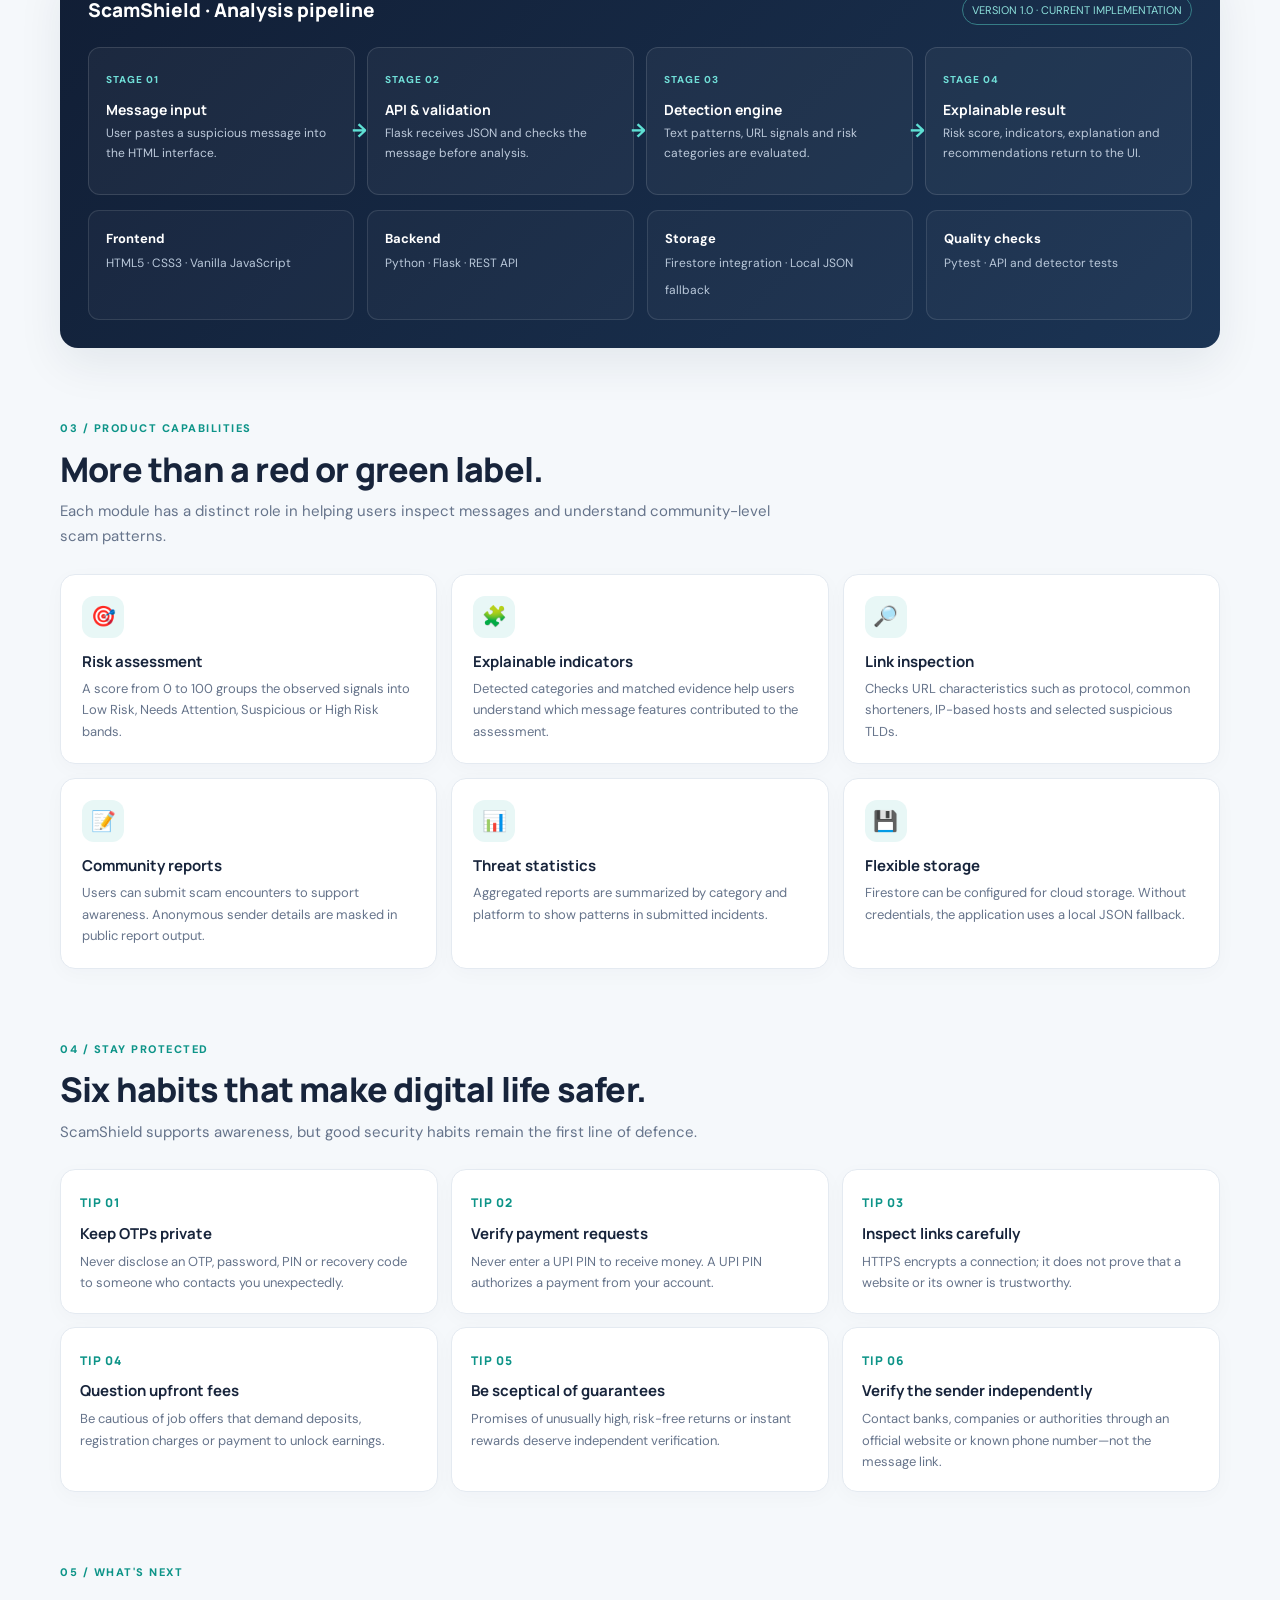
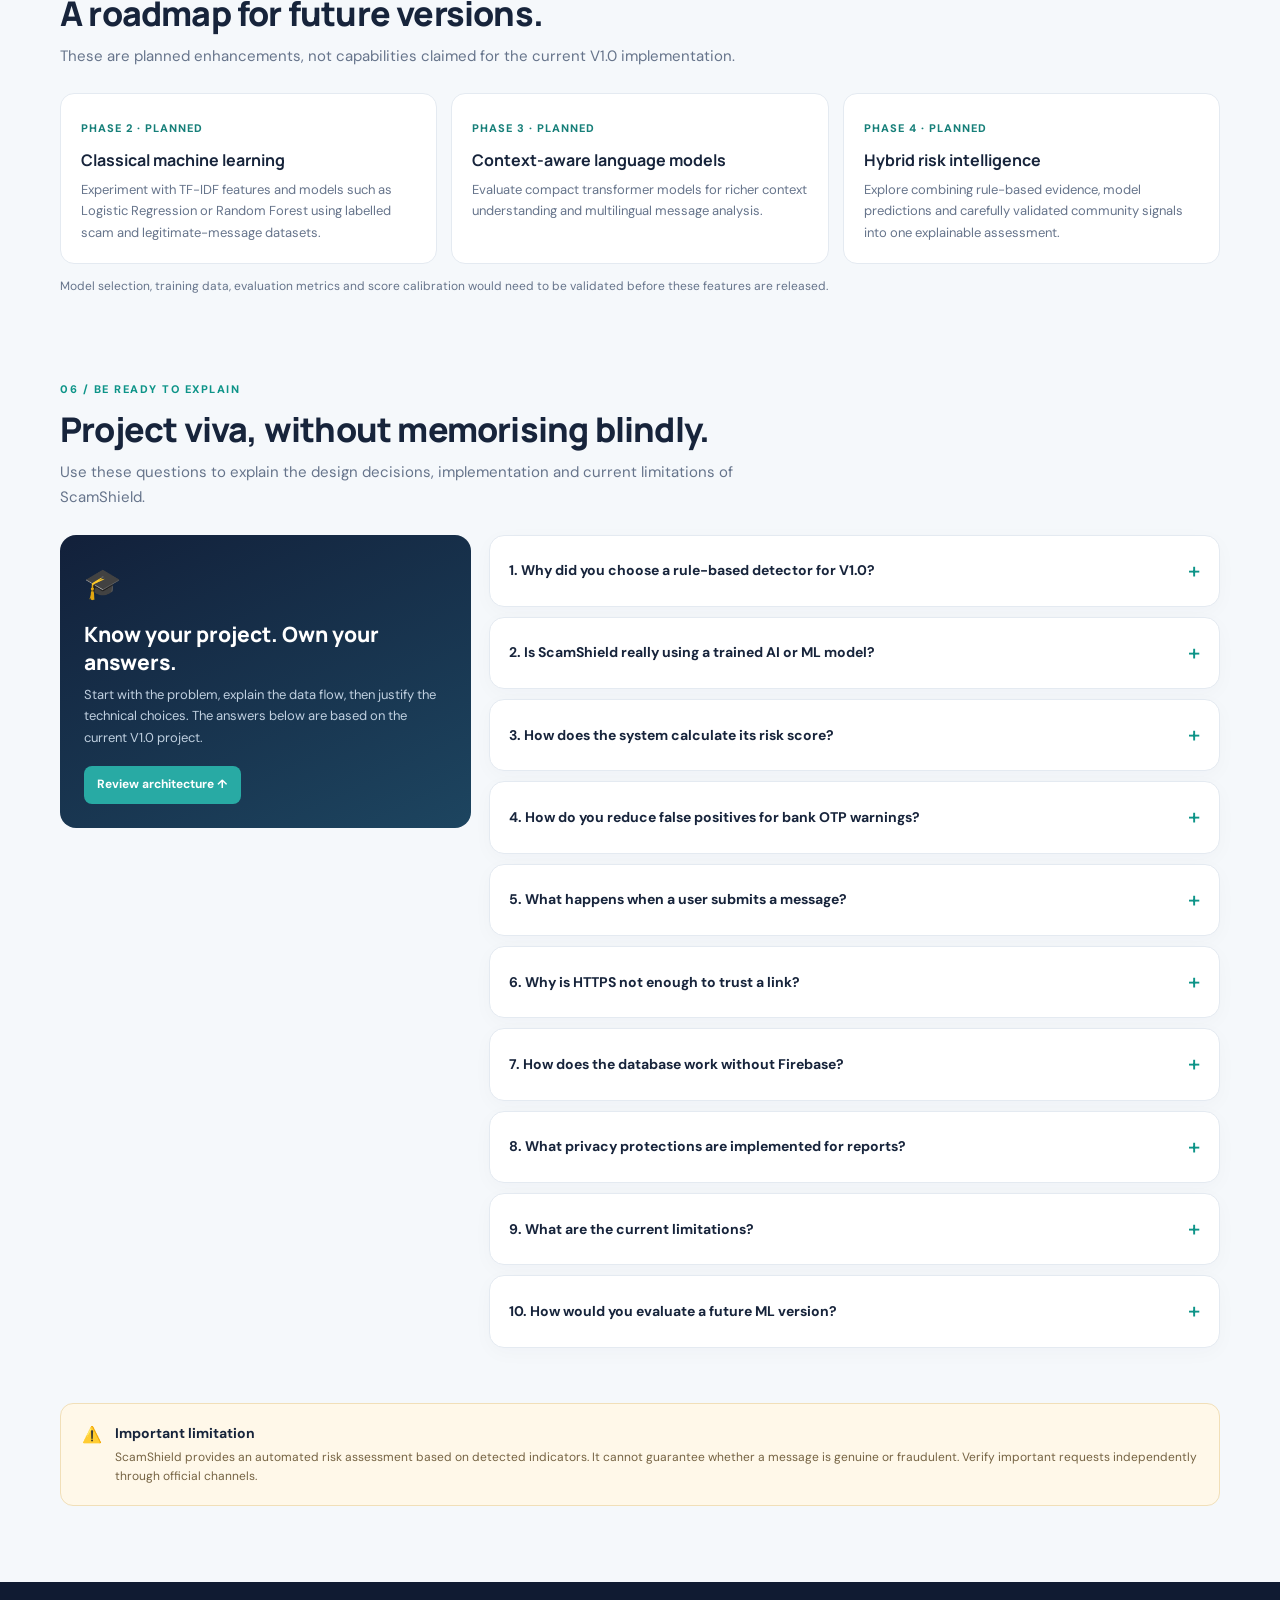
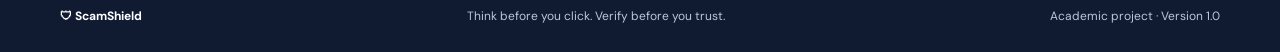
==== commit 0d118a34: "Redesign About and Viva page with interactive project guide" ====
--- a/frontend/about.html
+++ b/frontend/about.html
@@ -3,265 +3,167 @@
 <head>
   <meta charset="UTF-8">
   <meta name="viewport" content="width=device-width, initial-scale=1.0">
-  <title>About ScamShield ? System Architecture, Safety & Viva Guide</title>
-  <meta name="description" content="Overview of ScamShield architecture, explainable AI detection rules, safety guidelines, and college presentation viva Q&A.">
-  <link rel="stylesheet" href="css/style.css">
-  <link rel="stylesheet" href="css/dashboard.css">
-  <link rel="stylesheet" href="css/responsive.css">
+  <meta name="description" content="Explore how ScamShield detects suspicious messages, protects users, and explains risk indicators. Includes project architecture and viva questions.">
+  <title>About & Viva | ScamShield</title>
+  <link rel="preconnect" href="https://fonts.googleapis.com">
+  <link rel="preconnect" href="https://fonts.gstatic.com" crossorigin>
+  <link href="https://fonts.googleapis.com/css2?family=DM+Sans:wght@400;500;600;700&family=Manrope:wght@400;500;600;700;800&display=swap" rel="stylesheet">
+  <style>
+    :root{--navy:#101b32;--navy2:#172744;--ink:#17243b;--muted:#66748b;--teal:#0d9488;--cyan:#22c4c8;--line:#e4eaf1;--paper:#f5f8fb;--white:#fff;--soft:#eaf7f6;--shadow:0 16px 45px rgba(16,35,62,.08)}
+    *{box-sizing:border-box}html{scroll-behavior:smooth}body{margin:0;background:var(--paper);color:var(--ink);font-family:'DM Sans',sans-serif;line-height:1.65}a{color:inherit;text-decoration:none}.container{width:min(1160px,calc(100% - 40px));margin:auto}
+    .site-header{height:76px;background:rgba(15,26,47,.97);color:#eaf2ff;position:sticky;top:0;z-index:20;border-bottom:1px solid rgba(255,255,255,.09);backdrop-filter:blur(12px)}.header-inner{height:100%;display:flex;align-items:center;justify-content:space-between;gap:24px}.brand{display:flex;align-items:center;gap:11px;font:800 21px Manrope,sans-serif;letter-spacing:-.5px}.brand-mark{width:38px;height:38px;border-radius:12px;display:grid;place-items:center;background:linear-gradient(145deg,#34c6d0,#2875d9);font-size:20px;box-shadow:0 5px 18px #22c4c844}.brand small{font:700 10px 'DM Sans';letter-spacing:1px;color:#70e3df;border:1px solid #267c89;border-radius:20px;padding:3px 8px;margin-left:3px}.nav-links{display:flex;align-items:center;gap:7px;list-style:none;margin:0;padding:0}.nav-link{display:block;padding:10px 13px;border-radius:9px;color:#c4cfdf;font-weight:600;font-size:14px;transition:.2s}.nav-link:hover,.nav-link.active{background:#203b59;color:#fff}.nav-link.active{box-shadow:inset 0 -2px #29c2c2}.nav-cta{background:#2852c7;color:#fff}.mobile-nav-toggle{display:none;background:transparent;border:1px solid #52627a;color:white;border-radius:8px;padding:7px 11px;font-size:19px}
+    .hero{background:radial-gradient(ellipse at 78% 10%,#1e5670 0,transparent 34%),linear-gradient(125deg,#101b32,#172b49 65%,#123b50);color:white;padding:76px 0 82px;overflow:hidden;position:relative}.hero:after{content:"";position:absolute;width:420px;height:420px;border:1px solid #ffffff12;border-radius:50%;right:-120px;bottom:-290px;box-shadow:0 0 0 45px #ffffff08,0 0 0 90px #ffffff05}.hero-content{position:relative;z-index:1;max-width:850px}.eyebrow{display:inline-flex;align-items:center;gap:8px;border:1px solid #4c8790;background:#ffffff0c;color:#8ce6e0;border-radius:30px;padding:7px 13px;font-size:12px;font-weight:700;letter-spacing:.7px;text-transform:uppercase}.hero h1{font:800 clamp(36px,5vw,58px)/1.12 Manrope,sans-serif;letter-spacing:-2px;margin:22px 0 16px}.hero h1 span{color:#62ded5}.hero p{font-size:17px;color:#c2d0e1;max-width:720px;margin:0}.hero-meta{display:flex;gap:10px;flex-wrap:wrap;margin-top:28px}.meta-pill{font-size:12px;color:#e2f3f5;background:#ffffff12;border:1px solid #ffffff20;border-radius:8px;padding:7px 11px}
+    .page-content{padding:0 0 76px}.intro-strip{margin-top:-28px;position:relative;z-index:2;background:white;border:1px solid var(--line);border-radius:16px;padding:22px 26px;box-shadow:var(--shadow);display:grid;grid-template-columns:1.4fr 1fr 1fr;gap:20px;align-items:center}.intro-main strong{display:block;font:800 17px Manrope}.intro-main span{font-size:13px;color:var(--muted)}.stat-mini{border-left:1px solid var(--line);padding-left:22px}.stat-mini b{display:block;font:800 20px Manrope;color:var(--teal)}.stat-mini span{font-size:12px;color:var(--muted)}
+    .section{padding-top:66px;scroll-margin-top:90px}.section-head{max-width:720px;margin-bottom:25px}.kicker{color:var(--teal);font-size:11px;letter-spacing:1.5px;text-transform:uppercase;font-weight:800}.section h2{font:800 clamp(25px,3vw,34px)/1.2 Manrope;margin:8px 0 10px;letter-spacing:-.8px}.section-head p{margin:0;color:var(--muted);font-size:15px}.problem-grid{display:grid;grid-template-columns:1.15fr .85fr;gap:18px}.panel,.feature-card,.step-card,.safety-card,.faq-item{background:white;border:1px solid var(--line);border-radius:15px;box-shadow:0 5px 20px #142b4607}.panel{padding:25px}.panel h3{font:800 18px Manrope;margin:0 0 10px}.panel p{color:var(--muted);margin:0}.callout{margin-top:18px;padding:15px 17px;background:var(--soft);border-left:3px solid var(--teal);border-radius:8px;color:#245d5b;font-size:14px}.challenge-list{display:grid;gap:11px}.challenge{display:flex;gap:12px;align-items:flex-start;padding:13px;background:#f8fafc;border-radius:10px}.challenge-icon{width:32px;height:32px;flex:0 0 32px;border-radius:9px;background:#fff0ed;display:grid;place-items:center}.challenge b{display:block;font-size:14px}.challenge span{font-size:12px;color:var(--muted)}
+    .architecture{background:linear-gradient(135deg,#111e35,#1b3454);border-radius:18px;padding:28px;color:white;box-shadow:var(--shadow)}.architecture-top{display:flex;justify-content:space-between;gap:20px;align-items:center;margin-bottom:22px}.architecture-top h3{font:800 19px Manrope;margin:0}.architecture-top span{font-size:11px;color:#8de1dc;border:1px solid #367d86;padding:5px 9px;border-radius:20px}.flow{display:grid;grid-template-columns:repeat(4,1fr);gap:12px}.flow-step{min-height:148px;background:#ffffff0b;border:1px solid #ffffff20;border-radius:12px;padding:17px;position:relative}.flow-step:not(:last-child):after{content:"→";position:absolute;right:-13px;top:46%;z-index:1;color:#5fe0d4;font-size:19px;font-weight:800}.flow-num{font-size:10px;color:#70ded7;letter-spacing:1px;font-weight:800}.flow-step h4{font:700 14px Manrope;margin:9px 0 5px}.flow-step p{font-size:12px;color:#bdcadb;margin:0}.stack-grid{display:grid;grid-template-columns:repeat(4,1fr);gap:13px;margin-top:15px}.stack-card{padding:17px;border:1px solid #ffffff1c;border-radius:11px;background:#ffffff08}.stack-card b{display:block;font-size:13px;color:#fff}.stack-card span{font-size:12px;color:#b9c8da}
+    .feature-grid{display:grid;grid-template-columns:repeat(3,1fr);gap:14px}.feature-card{padding:21px}.feature-icon{width:42px;height:42px;display:grid;place-items:center;background:#e8f7f6;border-radius:12px;font-size:20px}.feature-card h3{font:700 15px Manrope;margin:13px 0 6px}.feature-card p{font-size:13px;color:var(--muted);margin:0}
+    .safety-grid{display:grid;grid-template-columns:repeat(3,1fr);gap:13px}.safety-card{padding:19px}.safety-card .number{font:800 12px Manrope;color:var(--teal);letter-spacing:1px}.safety-card h3{font:700 15px Manrope;margin:7px 0}.safety-card p{font-size:13px;color:var(--muted);margin:0}
+    .roadmap{display:grid;grid-template-columns:repeat(3,1fr);gap:14px}.roadmap-card{background:white;border:1px solid var(--line);border-radius:14px;padding:20px}.roadmap-card .phase{font-size:11px;font-weight:800;color:#167f79;text-transform:uppercase;letter-spacing:1px}.roadmap-card h3{font:700 16px Manrope;margin:8px 0}.roadmap-card p{font-size:13px;color:var(--muted);margin:0}.roadmap-note{font-size:12px;color:var(--muted);margin-top:13px}
+    .viva-layout{display:grid;grid-template-columns:.72fr 1.28fr;gap:18px;align-items:start}.viva-aside{background:linear-gradient(155deg,#12203a,#1d4560);color:white;border-radius:16px;padding:24px;position:sticky;top:96px}.viva-aside .big-icon{font-size:30px}.viva-aside h3{font:800 21px Manrope;margin:12px 0 8px}.viva-aside p{font-size:13px;color:#c0d0e0;margin:0 0 18px}.viva-aside a{display:inline-block;background:#28aaa4;color:white;border-radius:8px;padding:9px 13px;font-size:12px;font-weight:700}.faq-list{display:grid;gap:10px}.faq-item{overflow:hidden}.faq-item summary{list-style:none;cursor:pointer;padding:17px 19px;display:flex;align-items:center;justify-content:space-between;gap:14px;font-weight:700;font-size:14px}.faq-item summary::-webkit-details-marker{display:none}.faq-item summary:after{content:"+";color:var(--teal);font-size:22px;font-weight:500}.faq-item[open] summary:after{content:"−"}.faq-answer{padding:0 19px 18px;color:var(--muted);font-size:13px}.faq-answer strong{color:var(--ink)}
+    .disclaimer{margin-top:55px;background:#fff8e9;border:1px solid #f1dfb8;border-radius:13px;padding:18px 21px;display:flex;gap:13px}.disclaimer b{display:block;font-size:14px}.disclaimer p{margin:3px 0 0;color:#756343;font-size:12px}.site-footer{background:#101b32;color:#b8c7d9;padding:25px 0}.footer-inner{display:flex;justify-content:space-between;gap:15px;flex-wrap:wrap;font-size:12px}.footer-inner b{color:#fff}
+    @media(max-width:900px){.nav-links{gap:1px}.nav-link{padding:9px 8px;font-size:12px}.flow{grid-template-columns:repeat(2,1fr)}.flow-step:nth-child(2):after{display:none}.stack-grid{grid-template-columns:repeat(2,1fr)}.feature-grid,.safety-grid{grid-template-columns:repeat(2,1fr)}}
+    @media(max-width:680px){.container{width:min(100% - 28px,1160px)}.site-header{height:66px}.mobile-nav-toggle{display:block}.nav-links{display:none;position:absolute;left:14px;right:14px;top:62px;background:#14243e;padding:10px;border:1px solid #34445d;border-radius:12px;box-shadow:var(--shadow);flex-direction:column;align-items:stretch}.nav-links.nav-open{display:flex}.nav-link{font-size:14px;padding:11px}.brand{font-size:18px}.hero{padding:55px 0 65px}.hero h1{letter-spacing:-1.2px}.hero p{font-size:15px}.intro-strip{grid-template-columns:1fr;margin-top:-22px;padding:19px}.stat-mini{border-left:0;border-top:1px solid var(--line);padding:12px 0 0}.problem-grid,.viva-layout{grid-template-columns:1fr}.viva-aside{position:static}.feature-grid,.safety-grid,.roadmap{grid-template-columns:1fr}.flow{grid-template-columns:1fr}.flow-step{min-height:0}.flow-step:after{display:none!important}.stack-grid{grid-template-columns:1fr 1fr}.architecture{padding:20px}.architecture-top{align-items:flex-start;flex-direction:column}.section{padding-top:48px}.footer-inner{display:block}.footer-inner span{display:block;margin-top:6px}}
+  </style>
 </head>
 <body>
-
-  <!-- Site Header -->
   <header class="site-header">
     <div class="container header-inner">
-      <a href="index.html" class="logo-link">
-        <span class="logo-shield">🛡️</span>
-        <span class="logo-text">ScamShield</span>
-        <span class="logo-badge">Docs & Viva</span>
-      </a>
-
-      <button class="mobile-nav-toggle" id="mobileNavBtn" aria-label="Toggle navigation menu">☰</button>
-
-      <nav>
+      <a href="index.html" class="brand"><span class="brand-mark">🛡</span><span>ScamShield</span><small>V1.0</small></a>
+      <button class="mobile-nav-toggle" id="mobileNavBtn" aria-label="Toggle navigation">☰</button>
+      <nav aria-label="Main navigation">
         <ul class="nav-links" id="navLinks">
           <li><a href="index.html" class="nav-link">Home</a></li>
           <li><a href="index.html#analyzerSection" class="nav-link">Analyze</a></li>
           <li><a href="report.html" class="nav-link">Report Scam</a></li>
           <li><a href="statistics.html" class="nav-link">Statistics</a></li>
           <li><a href="about.html" class="nav-link active">About & Viva</a></li>
-          <li><a href="index.html#analyzerSection" class="nav-link nav-cta">Quick Check</a></li>
+          <li><a href="index.html#analyzerSection" class="nav-link nav-cta">Quick Check ↗</a></li>
         </ul>
       </nav>
     </div>
   </header>
 
-  <!-- Main Container -->
-  <main class="container" style="padding-top: 2.5rem; max-width: 1000px;">
-    
-    <!-- Title -->
-    <div style="margin-bottom: 2.5rem;">
-      <div class="hero-tag" style="background: rgba(15, 23, 42, 0.06); color: var(--primary-blue); border-color: rgba(15, 23, 42, 0.15);">
-        🎓 Project Documentation & Viva Guide
-      </div>
-      <h1 style="font-size: 2.4rem; font-weight: 800; color: var(--primary-navy); margin-bottom: 0.75rem;">
-        About ScamShield
-      </h1>
-      <p style="color: var(--text-secondary); font-size: 1.1rem; line-height: 1.7;">
-        An explainable, transparent AI/NLP-driven scam detection and cybersecurity awareness system engineered to combat digital social engineering and financial fraud.
-      </p>
+  <section class="hero">
+    <div class="container hero-content">
+      <span class="eyebrow">🛡 Project overview · Architecture · Viva</span>
+      <h1>Security starts with<br><span>understanding the signal.</span></h1>
+      <p>Explore how ScamShield examines suspicious messages, explains the warning signs it finds, and helps people make safer decisions online.</p>
+      <div class="hero-meta"><span class="meta-pill">● Explainable detection</span><span class="meta-pill">● Modular Flask API</span><span class="meta-pill">● Local-first storage option</span></div>
+    </div>
+  </section>
+
+  <main class="container page-content">
+    <div class="intro-strip">
+      <div class="intro-main"><strong>Inside ScamShield</strong><span>A guided tour of the problem, the product and the engineering behind it.</span></div>
+      <div class="stat-mini"><b>0–100</b><span>Risk assessment scale</span></div>
+      <div class="stat-mini"><b>4 stages</b><span>Message analysis pipeline</span></div>
     </div>
 
-    <!-- Section 1: Problem & Mission -->
-    <section class="card mb-3">
-      <h2 class="card-title">🎯 The Problem & Our Mission</h2>
-      <p style="margin-bottom: 1rem; color: var(--text-secondary);">
-        Digital deception has reached unprecedented levels through deceptive SMS, phishing emails, WhatsApp impersonations, and fake part-time job portals. Ordinary users are routinely manipulated into sharing OTPs or paying advance registration fees under high psychological pressure.
-      </p>
-      <p style="color: var(--text-secondary);">
-        <strong>ScamShield's Solution:</strong> Rather than behaving like an opaque "black box" that simply labels text without explanation, ScamShield decomposes incoming communication into verifiable behavioral indicators (urgency, credential solicitation, shortened links, upfront payment demands) and provides an explainable 0–100 risk assessment with actionable defense steps.
-      </p>
+    <section class="section" id="mission">
+      <div class="section-head"><span class="kicker">01 / The purpose</span><h2>Scams exploit trust. We make warning signs visible.</h2><p>Scam messages often rely on urgency, impersonation, fear, attractive rewards or requests for sensitive information. ScamShield turns those signals into an understandable assessment instead of presenting an unexplained label.</p></div>
+      <div class="problem-grid">
+        <article class="panel">
+          <h3>What problem are we solving?</h3>
+          <p>People receive suspicious SMS messages, WhatsApp forwards, emails, fake job offers and payment requests every day. It can be difficult to distinguish a genuine notification from social engineering, especially when a message pressures the recipient to act immediately.</p>
+          <div class="callout"><strong>Our approach:</strong> identify observable indicators, combine them into a bounded risk score, explain why they matter, and suggest safer next steps. The result is decision support—not a guarantee that a message is fraudulent or genuine.</div>
+        </article>
+        <article class="panel">
+          <h3>Signals the detector looks for</h3>
+          <div class="challenge-list">
+            <div class="challenge"><span class="challenge-icon">⏱️</span><div><b>Urgency and threats</b><span>Pressure to act immediately or fear of account closure.</span></div></div>
+            <div class="challenge"><span class="challenge-icon">🔐</span><div><b>Credential requests</b><span>Attempts to obtain OTPs, passwords or sensitive details.</span></div></div>
+            <div class="challenge"><span class="challenge-icon">🔗</span><div><b>Suspicious links</b><span>Shortened URLs, IP-based hosts and unusual domain signals.</span></div></div>
+            <div class="challenge"><span class="challenge-icon">💸</span><div><b>Advance payments</b><span>Registration fees, processing charges and unrealistic rewards.</span></div></div>
+          </div>
+        </article>
+      </div>
     </section>
 
-    <!-- Section 2: Technical Architecture -->
-    <section id="tech" class="card mb-3">
-      <h2 class="card-title">⚙️ Technical Architecture & Pipeline</h2>
-      <p style="color: var(--text-secondary); margin-bottom: 1.5rem;">
-        The system follows a modular 4-tier decoupled software architecture:
-      </p>
-
-      <div style="background: var(--bg-elevated); padding: 1.5rem; border-radius: var(--radius-md); border: 1px solid var(--border-light); font-family: monospace; font-size: 0.9rem; line-height: 1.8; margin-bottom: 1.5rem;">
-        [User Input] &rarr; [Vanilla JS / HTML5 Client]<br>
-        &nbsp;&nbsp;&nbsp;&nbsp;&darr; REST (JSON)<br>
-        [Flask Application API Router (app.py)]<br>
-        &nbsp;&nbsp;&nbsp;&nbsp;&darr;<br>
-        [ScamDetector Engine]<br>
-        &nbsp;&nbsp;&nbsp;&nbsp;&boxur;&rarr; Text Normalization & Contextual Matcher (text_processor.py)<br>
-        &nbsp;&nbsp;&nbsp;&nbsp;&boxur;&rarr; Deep Link & TLD Inspector (detect_links)<br>
-        &nbsp;&nbsp;&nbsp;&nbsp;&boxur;&rarr; Category-Level Transparent Risk Scorer (risk_scorer.py)<br>
-        &nbsp;&nbsp;&nbsp;&nbsp;&boxur;&rarr; Plain-Language Rationale Generator<br>
-        &nbsp;&nbsp;&nbsp;&nbsp;&darr;<br>
-        [Database Layer (firebase.py)] &harr; Firebase Firestore (with local fallback)<br>
-        &nbsp;&nbsp;&nbsp;&nbsp;&darr;<br>
-        [Interactive Results Dashboard (Circular SVG Gauge + Threat Cards)]
-      </div>
-
-      <div style="display: grid; grid-template-columns: repeat(auto-fit, minmax(220px, 1fr)); gap: 1rem;">
-        <div style="padding: 1rem; border: 1px solid var(--border-light); border-radius: var(--radius-md);">
-          <strong>Frontend:</strong>
-          <p style="font-size: 0.85rem; color: var(--text-muted);">Semantic HTML5, CSS Grid/Flexbox, Vanilla JavaScript (No heavy frameworks).</p>
+    <section class="section" id="architecture">
+      <div class="section-head"><span class="kicker">02 / Under the hood</span><h2>From message to meaningful explanation.</h2><p>The frontend sends the message to a Flask REST endpoint. The backend validates and analyzes it, then returns structured results for the interface to display.</p></div>
+      <div class="architecture">
+        <div class="architecture-top"><h3>ScamShield · Analysis pipeline</h3><span>VERSION 1.0 · CURRENT IMPLEMENTATION</span></div>
+        <div class="flow">
+          <div class="flow-step"><span class="flow-num">STAGE 01</span><h4>Message input</h4><p>User pastes a suspicious message into the HTML interface.</p></div>
+          <div class="flow-step"><span class="flow-num">STAGE 02</span><h4>API & validation</h4><p>Flask receives JSON and checks the message before analysis.</p></div>
+          <div class="flow-step"><span class="flow-num">STAGE 03</span><h4>Detection engine</h4><p>Text patterns, URL signals and risk categories are evaluated.</p></div>
+          <div class="flow-step"><span class="flow-num">STAGE 04</span><h4>Explainable result</h4><p>Risk score, indicators, explanation and recommendations return to the UI.</p></div>
         </div>
-        <div style="padding: 1rem; border: 1px solid var(--border-light); border-radius: var(--radius-md);">
-          <strong>Backend:</strong>
-          <p style="font-size: 0.85rem; color: var(--text-muted);">Python 3, Flask REST API, Modular Blueprints, Pytest automated testing.</p>
-        </div>
-        <div style="padding: 1rem; border: 1px solid var(--border-light); border-radius: var(--radius-md);">
-          <strong>Database:</strong>
-          <p style="font-size: 0.85rem; color: var(--text-muted);">Google Firebase Firestore with automatic offline JSON storage fallback.</p>
-        </div>
-        <div style="padding: 1rem; border: 1px solid var(--border-light); border-radius: var(--radius-md);">
-          <strong>Detection:</strong>
-          <p style="font-size: 0.85rem; color: var(--text-muted);">Explainable rule-based NLP, contextual phrase lookaround, URL shortener analysis.</p>
+        <div class="stack-grid">
+          <div class="stack-card"><b>Frontend</b><span>HTML5 · CSS3 · Vanilla JavaScript</span></div>
+          <div class="stack-card"><b>Backend</b><span>Python · Flask · REST API</span></div>
+          <div class="stack-card"><b>Storage</b><span>Firestore integration · Local JSON fallback</span></div>
+          <div class="stack-card"><b>Quality checks</b><span>Pytest · API and detector tests</span></div>
         </div>
       </div>
     </section>
 
-    <!-- Section 3: Safety Tips -->
-    <section id="safetyTips" class="card mb-3">
-      <h2 class="card-title">🛡️ Public Cybersecurity Guidelines</h2>
-      <div style="display: grid; grid-template-columns: repeat(auto-fit, minmax(280px, 1fr)); gap: 1.25rem; margin-top: 1rem;">
-        
-        <div style="padding: 1rem; border-left: 4px solid var(--risk-high); background: #fdfafb; border-radius: 4px;">
-          <h4 style="color: var(--risk-high); margin-bottom: 0.3rem;">1. OTP & 2FA Security</h4>
-          <p style="font-size: 0.85rem; color: var(--text-secondary);">Never share one-time passwords with anyone, including individuals claiming to be bank executives, police, or courier agents.</p>
-        </div>
-
-        <div style="padding: 1rem; border-left: 4px solid var(--risk-high); background: #fdfafb; border-radius: 4px;">
-          <h4 style="color: var(--risk-high); margin-bottom: 0.3rem;">2. Banking & CVV Protection</h4>
-          <p style="font-size: 0.85rem; color: var(--text-secondary);">Do not enter your ATM PIN or CVV code to receive funds. UPI PIN is required ONLY to send money, never to receive money.</p>
-        </div>
-
-        <div style="padding: 1rem; border-left: 4px solid var(--risk-attention); background: #fdfdfa; border-radius: 4px;">
-          <h4 style="color: var(--risk-attention); margin-bottom: 0.3rem;">3. Link Inspection (HTTPS Fallacy)</h4>
-          <p style="font-size: 0.85rem; color: var(--text-secondary);">HTTPS only guarantees that data is encrypted in transit?it does not verify whether the site owner is a legitimate organization or an attacker.</p>
-        </div>
-
-        <div style="padding: 1rem; border-left: 4px solid var(--risk-attention); background: #fdfdfa; border-radius: 4px;">
-          <h4 style="color: var(--risk-attention); margin-bottom: 0.3rem;">4. Upfront Job Fees</h4>
-          <p style="font-size: 0.85rem; color: var(--text-secondary);">No legitimate company charges job applicants for security deposits, interviews, or laptop insurance fees.</p>
-        </div>
-
-        <div style="padding: 1rem; border-left: 4px solid var(--primary-blue); background: #fafbfe; border-radius: 4px;">
-          <h4 style="color: var(--primary-blue); margin-bottom: 0.3rem;">5. Investment "Guarantees"</h4>
-          <p style="font-size: 0.85rem; color: var(--text-secondary);">High returns with zero risk do not exist in genuine financial markets. Promises to double money within days are pyramid schemes.</p>
-        </div>
-
-        <div style="padding: 1rem; border-left: 4px solid var(--primary-blue); background: #fafbfe; border-radius: 4px;">
-          <h4 style="color: var(--primary-blue); margin-bottom: 0.3rem;">6. Government & Police Impersonation</h4>
-          <p style="font-size: 0.85rem; color: var(--text-secondary);">Law enforcement and tax departments do not conduct investigations or demand payment settlement over WhatsApp or Telegram calls.</p>
-        </div>
-
+    <section class="section" id="capabilities">
+      <div class="section-head"><span class="kicker">03 / Product capabilities</span><h2>More than a red or green label.</h2><p>Each module has a distinct role in helping users inspect messages and understand community-level scam patterns.</p></div>
+      <div class="feature-grid">
+        <article class="feature-card"><span class="feature-icon">🎯</span><h3>Risk assessment</h3><p>A score from 0 to 100 groups the observed signals into Low Risk, Needs Attention, Suspicious or High Risk bands.</p></article>
+        <article class="feature-card"><span class="feature-icon">🧩</span><h3>Explainable indicators</h3><p>Detected categories and matched evidence help users understand which message features contributed to the assessment.</p></article>
+        <article class="feature-card"><span class="feature-icon">🔎</span><h3>Link inspection</h3><p>Checks URL characteristics such as protocol, common shorteners, IP-based hosts and selected suspicious TLDs.</p></article>
+        <article class="feature-card"><span class="feature-icon">📝</span><h3>Community reports</h3><p>Users can submit scam encounters to support awareness. Anonymous sender details are masked in public report output.</p></article>
+        <article class="feature-card"><span class="feature-icon">📊</span><h3>Threat statistics</h3><p>Aggregated reports are summarized by category and platform to show patterns in submitted incidents.</p></article>
+        <article class="feature-card"><span class="feature-icon">💾</span><h3>Flexible storage</h3><p>Firestore can be configured for cloud storage. Without credentials, the application uses a local JSON fallback.</p></article>
       </div>
     </section>
 
-    <!-- Section 4: Future AI/ML Roadmap -->
-    <section class="card mb-3">
-      <h2 class="card-title">🚀 Future AI/ML Roadmap (v2.0 & v3.0)</h2>
-      <p style="color: var(--text-secondary); margin-bottom: 1rem;">
-        ScamShield was intentionally architected with modular interfaces so statistical machine learning and modern transformer models can be layered over the rule-based foundation:
-      </p>
-
-      <ul style="list-style: none; padding-left: 0;">
-        <li style="margin-bottom: 0.8rem; display: flex; gap: 0.6rem;">
-          <span style="color: var(--accent-cyan); font-weight: 800;">&rarr;</span>
-          <div>
-            <strong>Phase 2 - TF-IDF & Classical ML:</strong>
-            <span style="color: var(--text-secondary); font-size: 0.9rem;">
-              Implement scikit-learn TF-IDF vectorizers with a Random Forest or Logistic Regression classifier trained on public SMS Spam & Enron phishing corpora to generate statistical probability scores.
-            </span>
-          </div>
-        </li>
-        <li style="margin-bottom: 0.8rem; display: flex; gap: 0.6rem;">
-          <span style="color: var(--accent-cyan); font-weight: 800;">&rarr;</span>
-          <div>
-            <strong>Phase 3 - Fine-Tuned Transformer Models (BERT / RoBERTa):</strong>
-            <span style="color: var(--text-secondary); font-size: 0.9rem;">
-              Deploy a distilled BERT model (e.g. TinyBERT or MobileBERT) for deep contextual semantic understanding, semantic role labeling, and multilingual intent classification across regional languages.
-            </span>
-          </div>
-        </li>
-        <li style="margin-bottom: 0.8rem; display: flex; gap: 0.6rem;">
-          <span style="color: var(--accent-cyan); font-weight: 800;">&rarr;</span>
-          <div>
-            <strong>Phase 4 - Hybrid Ensemble Engine:</strong>
-            <span style="color: var(--text-secondary); font-size: 0.9rem;">
-              Ensemble the outputs: <em>Final Score = 0.4 &times; Rule-Engine + 0.3 &times; BERT-Embedding + 0.3 &times; Community-Reputation</em>. This guarantees that explainability is never lost even with deep learning!
-            </span>
-          </div>
-        </li>
-      </ul>
-    </section>
-
-    <!-- Section 5: College Presentation & Viva Interview Guide -->
-    <section id="viva" class="card mb-3" style="border-left: 4px solid var(--primary-blue);">
-      <h2 class="card-title" style="color: var(--primary-blue);">
-        🎓 College Viva & Placement Interview Q&A Guide
-      </h2>
-      <p style="color: var(--text-secondary); margin-bottom: 1.5rem; font-size: 0.95rem;">
-        Review these frequently asked questions to confidently present ScamShield in front of internal/external examiners or technical recruiters:
-      </p>
-
-      <div style="display: flex; flex-direction: column; gap: 1.25rem;">
-        
-        <div style="background: var(--bg-main); padding: 1.25rem; border-radius: var(--radius-md);">
-          <strong style="color: var(--primary-navy); font-size: 1rem;">Q1: Why did you choose an explainable rule-based system instead of a pure deep-learning model for Version 1?</strong>
-          <p style="color: var(--text-secondary); font-size: 0.9rem; margin-top: 0.5rem; line-height: 1.6;">
-            <strong>Answer:</strong> In cybersecurity, trust and explainability are paramount. Pure deep-learning models (e.g. black-box neural networks) output a probability score but cannot explain <em>why</em> a message was flagged. Our system breaks down the attack into concrete vectors (such as shortened links, advance fee demands, or predatory OTP requests) and provides actionable defense recommendations. Additionally, rule-based heuristics have zero inference latency and work entirely on-premise without paid external APIs.
-          </p>
-        </div>
-
-        <div style="background: var(--bg-main); padding: 1.25rem; border-radius: var(--radius-md);">
-          <strong style="color: var(--primary-navy); font-size: 1rem;">Q2: How does ScamShield prevent false positives on legitimate bank alerts that contain the word "OTP"?</strong>
-          <p style="color: var(--text-secondary); font-size: 0.9rem; margin-top: 0.5rem; line-height: 1.6;">
-            <strong>Answer:</strong> We implemented contextual pattern analysis in <code>TextProcessor</code>. If a message contains benign advisory language like <em>"NEVER share your OTP"</em> or <em>"Bank will never ask for your code"</em>, the system recognizes that the message is a safety alert and suppresses the predatory OTP indicator, correctly scoring the message at 0 (Low Risk).
-          </p>
-        </div>
-
-        <div style="background: var(--bg-main); padding: 1.25rem; border-radius: var(--radius-md);">
-          <strong style="color: var(--primary-navy); font-size: 1rem;">Q3: Why doesn't repeat keyword spam artificially inflate the risk score?</strong>
-          <p style="color: var(--text-secondary); font-size: 0.9rem; margin-top: 0.5rem; line-height: 1.6;">
-            <strong>Answer:</strong> In <code>RiskScorer</code>, we use category-level aggregation rather than raw keyword counting. Even if a message contains five different urgency keywords ("immediately", "urgent", "hurry"), the "Urgency" category is counted only once (+10 points), preventing artificial inflation and keeping scores bounded in 0–100.
-          </p>
-        </div>
-
-        <div style="background: var(--bg-main); padding: 1.25rem; border-radius: var(--radius-md);">
-          <strong style="color: var(--primary-navy); font-size: 1rem;">Q4: What is the difference between "Risk Score" and "Probability of Fraud"?</strong>
-          <p style="color: var(--text-secondary); font-size: 0.9rem; margin-top: 0.5rem; line-height: 1.6;">
-            <strong>Answer:</strong> A risk score measures the density and severity of suspicious behavioral indicators present in the text. ScamShield explicitly refrains from claiming 100% certainty that a message is fraudulent, because legitimate human messages may occasionally contain unusual phrasing. Our metric informs user vigilance rather than making legal determinations.
-          </p>
-        </div>
-
-        <div style="background: var(--bg-main); padding: 1.25rem; border-radius: var(--radius-md);">
-          <strong style="color: var(--primary-navy); font-size: 1rem;">Q5: How does ScamShield analyze URLs? Does HTTPS guarantee safety?</strong>
-          <p style="color: var(--text-secondary); font-size: 0.9rem; margin-top: 0.5rem; line-height: 1.6;">
-            <strong>Answer:</strong> The link inspector analyzes URL protocols, URL shorteners (bit.ly, tinyurl), high-risk TLDs (.xyz, .top), raw IP addresses, and excessive subdomains. Importantly, ScamShield teaches users that HTTPS only provides in-transit encryption between browser and server—it does NOT verify the honesty or legitimacy of the website owner.
-          </p>
-        </div>
-
-        <div style="background: var(--bg-main); padding: 1.25rem; border-radius: var(--radius-md);">
-          <strong style="color: var(--primary-navy); font-size: 1rem;">Q6: How does the database layer integrate with Firebase Firestore?</strong>
-          <p style="color: var(--text-secondary); font-size: 0.9rem; margin-top: 0.5rem; line-height: 1.6;">
-            <strong>Answer:</strong> We implemented a Repository pattern in <code>firebase.py</code>. If a Firebase service account credential file is provided in <code>.env</code>, it connects to Google Cloud Firestore. If credentials are not present, it seamlessly falls back to a resilient local JSON datastore, allowing the system to run out-of-the-box in any evaluation environment without crashing.
-          </p>
-        </div>
-
-        <div style="background: var(--bg-main); padding: 1.25rem; border-radius: var(--radius-md);">
-          <strong style="color: var(--primary-navy); font-size: 1rem;">Q7: What privacy and security measures protect users when submitting reports?</strong>
-          <p style="color: var(--text-secondary); font-size: 0.9rem; margin-top: 0.5rem; line-height: 1.6;">
-            <strong>Answer:</strong> We enforce strict input validation, length bounds (10 to 5,000 characters), anonymous masking by default, and automated client/server credential scrubbing to reject or warn against accidental submission of payment card CVVs or bank PINs.
-          </p>
-        </div>
-
+    <section class="section" id="safety">
+      <div class="section-head"><span class="kicker">04 / Stay protected</span><h2>Six habits that make digital life safer.</h2><p>ScamShield supports awareness, but good security habits remain the first line of defence.</p></div>
+      <div class="safety-grid">
+        <article class="safety-card"><span class="number">TIP 01</span><h3>Keep OTPs private</h3><p>Never disclose an OTP, password, PIN or recovery code to someone who contacts you unexpectedly.</p></article>
+        <article class="safety-card"><span class="number">TIP 02</span><h3>Verify payment requests</h3><p>Never enter a UPI PIN to receive money. A UPI PIN authorizes a payment from your account.</p></article>
+        <article class="safety-card"><span class="number">TIP 03</span><h3>Inspect links carefully</h3><p>HTTPS encrypts a connection; it does not prove that a website or its owner is trustworthy.</p></article>
+        <article class="safety-card"><span class="number">TIP 04</span><h3>Question upfront fees</h3><p>Be cautious of job offers that demand deposits, registration charges or payment to unlock earnings.</p></article>
+        <article class="safety-card"><span class="number">TIP 05</span><h3>Be sceptical of guarantees</h3><p>Promises of unusually high, risk-free returns or instant rewards deserve independent verification.</p></article>
+        <article class="safety-card"><span class="number">TIP 06</span><h3>Verify the sender independently</h3><p>Contact banks, companies or authorities through an official website or known phone number—not the message link.</p></article>
       </div>
     </section>
 
-    <!-- Section 6: Limitations & Disclaimer -->
-    <section class="card mb-3">
-      <h2 class="card-title">⚠️ Limitations & Legal Disclaimer</h2>
-      <p style="color: var(--text-secondary); font-size: 0.9rem; line-height: 1.6; margin-bottom: 0.5rem;">
-        ScamShield provides an automated risk assessment based on detected indicators and does not guarantee that a message is a scam or genuine. Sophisticated targeted spear-phishing messages that avoid obvious trigger words may receive lower scores. Always verify official requests directly with organizations through independent channels.
-      </p>
+    <section class="section" id="roadmap">
+      <div class="section-head"><span class="kicker">05 / What's next</span><h2>A roadmap for future versions.</h2><p>These are planned enhancements, not capabilities claimed for the current V1.0 implementation.</p></div>
+      <div class="roadmap">
+        <article class="roadmap-card"><span class="phase">Phase 2 · Planned</span><h3>Classical machine learning</h3><p>Experiment with TF-IDF features and models such as Logistic Regression or Random Forest using labelled scam and legitimate-message datasets.</p></article>
+        <article class="roadmap-card"><span class="phase">Phase 3 · Planned</span><h3>Context-aware language models</h3><p>Evaluate compact transformer models for richer context understanding and multilingual message analysis.</p></article>
+        <article class="roadmap-card"><span class="phase">Phase 4 · Planned</span><h3>Hybrid risk intelligence</h3><p>Explore combining rule-based evidence, model predictions and carefully validated community signals into one explainable assessment.</p></article>
+      </div>
+      <p class="roadmap-note">Model selection, training data, evaluation metrics and score calibration would need to be validated before these features are released.</p>
     </section>
 
+    <section class="section" id="viva">
+      <div class="section-head"><span class="kicker">06 / Be ready to explain</span><h2>Project viva, without memorising blindly.</h2><p>Use these questions to explain the design decisions, implementation and current limitations of ScamShield.</p></div>
+      <div class="viva-layout">
+        <aside class="viva-aside"><div class="big-icon">🎓</div><h3>Know your project. Own your answers.</h3><p>Start with the problem, explain the data flow, then justify the technical choices. The answers below are based on the current V1.0 project.</p><a href="#architecture">Review architecture ↑</a></aside>
+        <div class="faq-list">
+          <details class="faq-item"><summary>1. Why did you choose a rule-based detector for V1.0?</summary><div class="faq-answer"><strong>Answer:</strong> It is lightweight, fast and easier to explain during the first version. We can show which observable patterns—such as urgency, credential requests or suspicious links—contributed to the result. A limitation is that rules may miss sophisticated messages that use unfamiliar wording.</div></details>
+          <details class="faq-item"><summary>2. Is ScamShield really using a trained AI or ML model?</summary><div class="faq-answer"><strong>Answer:</strong> The current V1.0 detector is primarily a rule-based, explainable text-analysis system. It uses programmed patterns and scoring logic; it does not currently run a trained transformer or a supervised ML classifier. Machine-learning models are part of the future roadmap.</div></details>
+          <details class="faq-item"><summary>3. How does the system calculate its risk score?</summary><div class="faq-answer"><strong>Answer:</strong> The detector extracts indicators and the risk scorer aggregates category-level signals into a bounded score between 0 and 100. The score is an assessment of observed risk indicators, not a statistically calibrated probability that fraud has occurred.</div></details>
+          <details class="faq-item"><summary>4. How do you reduce false positives for bank OTP warnings?</summary><div class="faq-answer"><strong>Answer:</strong> The text processor checks context, not just the presence of the word OTP. For example, a message warning users never to share their OTP is different from a message asking users to send an OTP. Contextual suppression helps avoid flagging some legitimate safety advisories.</div></details>
+          <details class="faq-item"><summary>5. What happens when a user submits a message?</summary><div class="faq-answer"><strong>Answer:</strong> The browser sends a JSON request to the Flask <code>/api/analyze</code> endpoint. The backend validates the input, passes it to the detector and returns structured JSON containing the score, risk level, indicators, explanation, recommendations and disclaimer. JavaScript renders those results on the page.</div></details>
+          <details class="faq-item"><summary>6. Why is HTTPS not enough to trust a link?</summary><div class="faq-answer"><strong>Answer:</strong> HTTPS protects data in transit between the browser and the website. It does not establish that the website operator is legitimate. A phishing website can also use HTTPS, so the domain and the context of the message still need to be checked.</div></details>
+          <details class="faq-item"><summary>7. How does the database work without Firebase?</summary><div class="faq-answer"><strong>Answer:</strong> The database manager attempts to initialize Firestore when valid service-account credentials are configured. If credentials are absent or unavailable, it uses a local JSON file for report storage. This makes local demonstrations possible without cloud setup.</div></details>
+          <details class="faq-item"><summary>8. What privacy protections are implemented for reports?</summary><div class="faq-answer"><strong>Answer:</strong> The report route validates submitted fields, and public report retrieval masks sender details when a report is marked anonymous. The application also includes input validation and credential-related checks. We should still avoid submitting real OTPs, passwords, PINs or other sensitive information.</div></details>
+          <details class="faq-item"><summary>9. What are the current limitations?</summary><div class="faq-answer"><strong>Answer:</strong> The detector relies on known patterns and heuristics, so it can miss new or context-heavy scam techniques and may occasionally flag unusual legitimate messages. URL inspection is based on URL characteristics; it is not a live reputation or malware scan of the destination website.</div></details>
+          <details class="faq-item"><summary>10. How would you evaluate a future ML version?</summary><div class="faq-answer"><strong>Answer:</strong> I would use a labelled dataset with separate training, validation and test splits. I would measure precision, recall, F1-score and confusion matrix results, paying particular attention to false positives and false negatives. I would compare the model against the existing rule-based baseline.</div></details>
+        </div>
+      </div>
+    </section>
+
+    <div class="disclaimer"><span>⚠️</span><div><b>Important limitation</b><p>ScamShield provides an automated risk assessment based on detected indicators. It cannot guarantee whether a message is genuine or fraudulent. Verify important requests independently through official channels.</p></div></div>
   </main>
 
-  <!-- Site Footer -->
-  <footer class="site-footer">
-    <div class="container">
-      <div class="footer-bottom">
-        &copy; 2026 ScamShield System. Academic presentation ready.
-      </div>
-    </div>
-  </footer>
-
+  <footer class="site-footer"><div class="container footer-inner"><b>🛡 ScamShield</b><span>Think before you click. Verify before you trust.</span><span>Academic project · Version 1.0</span></div></footer>
+  <script>
+    const menuButton = document.getElementById('mobileNavBtn');
+    const nav = document.getElementById('navLinks');
+    if (menuButton && nav) menuButton.addEventListener('click', () => nav.classList.toggle('nav-open'));
+    document.querySelectorAll('.faq-item').forEach(item => {
+      item.addEventListener('toggle', () => {
+        if (item.open) document.querySelectorAll('.faq-item').forEach(other => { if (other !== item) other.open = false; });
+      });
+    });
+  </script>
 </body>
 </html>
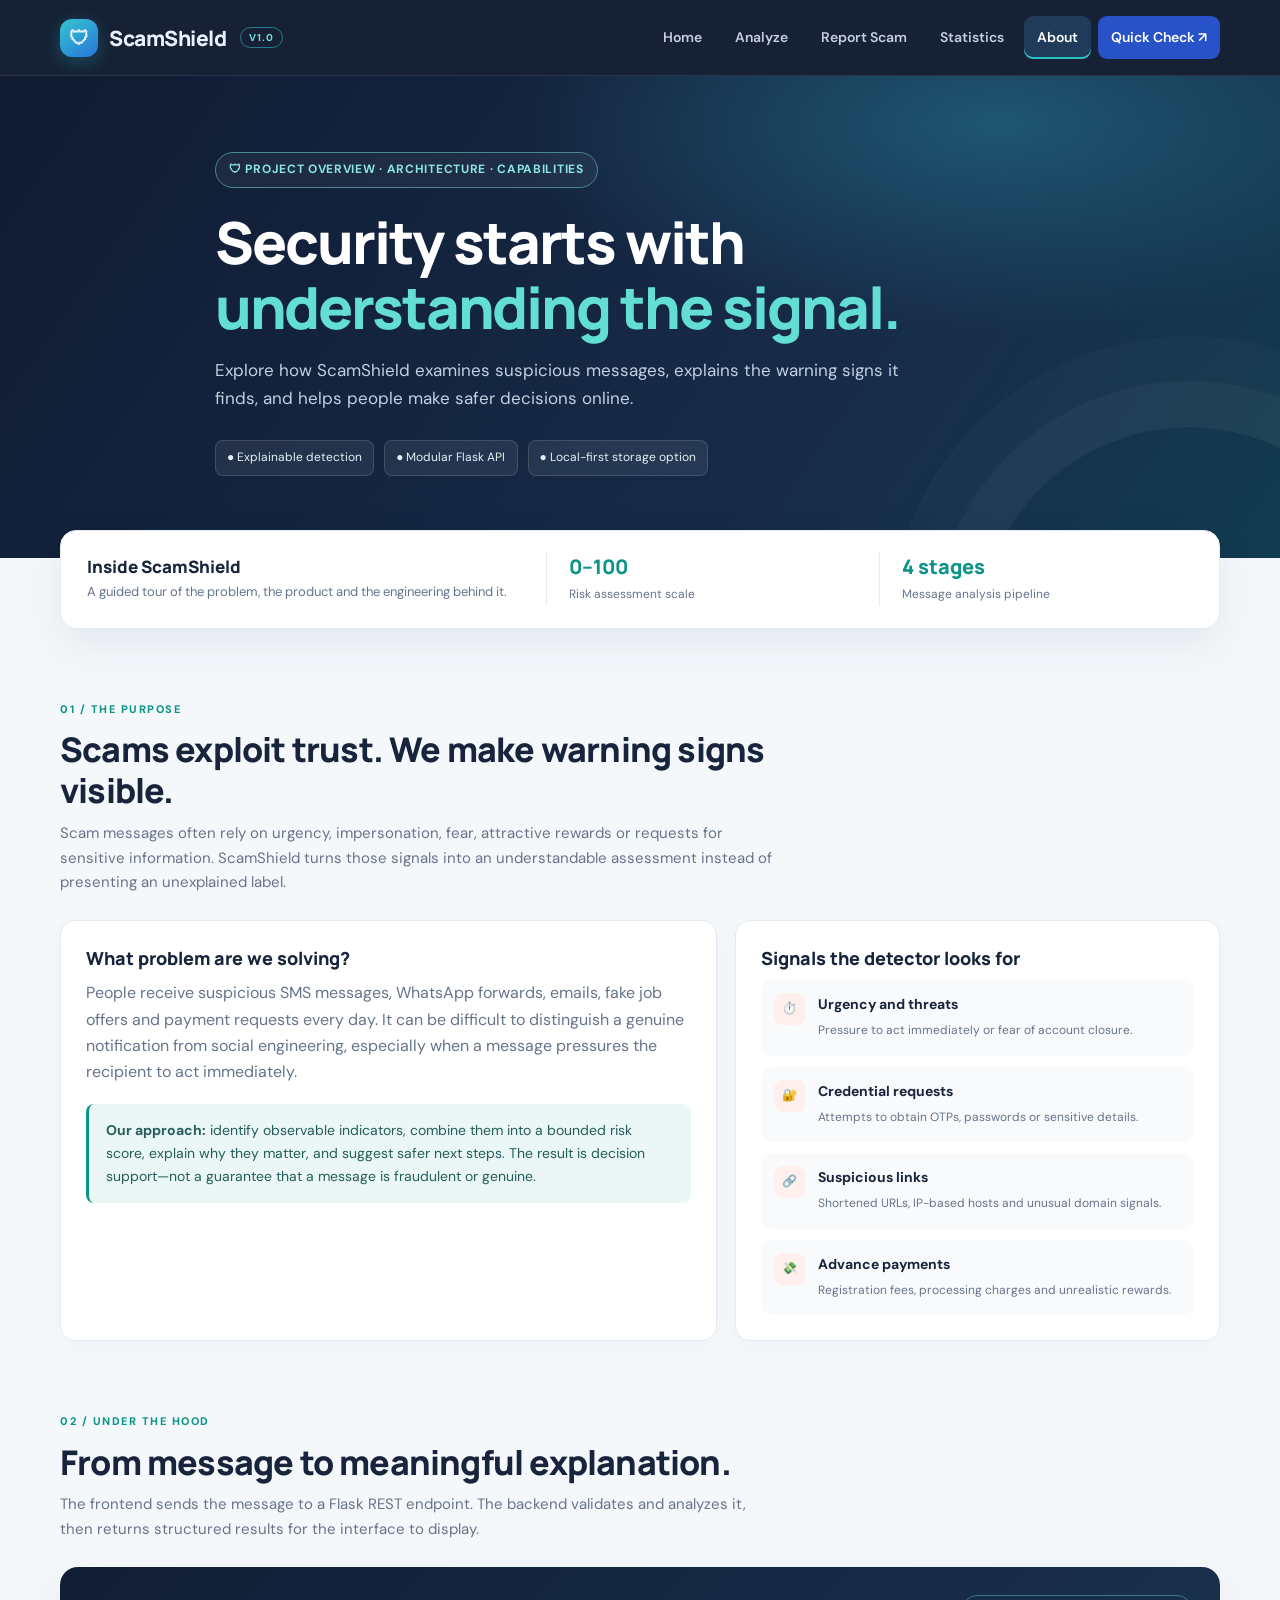
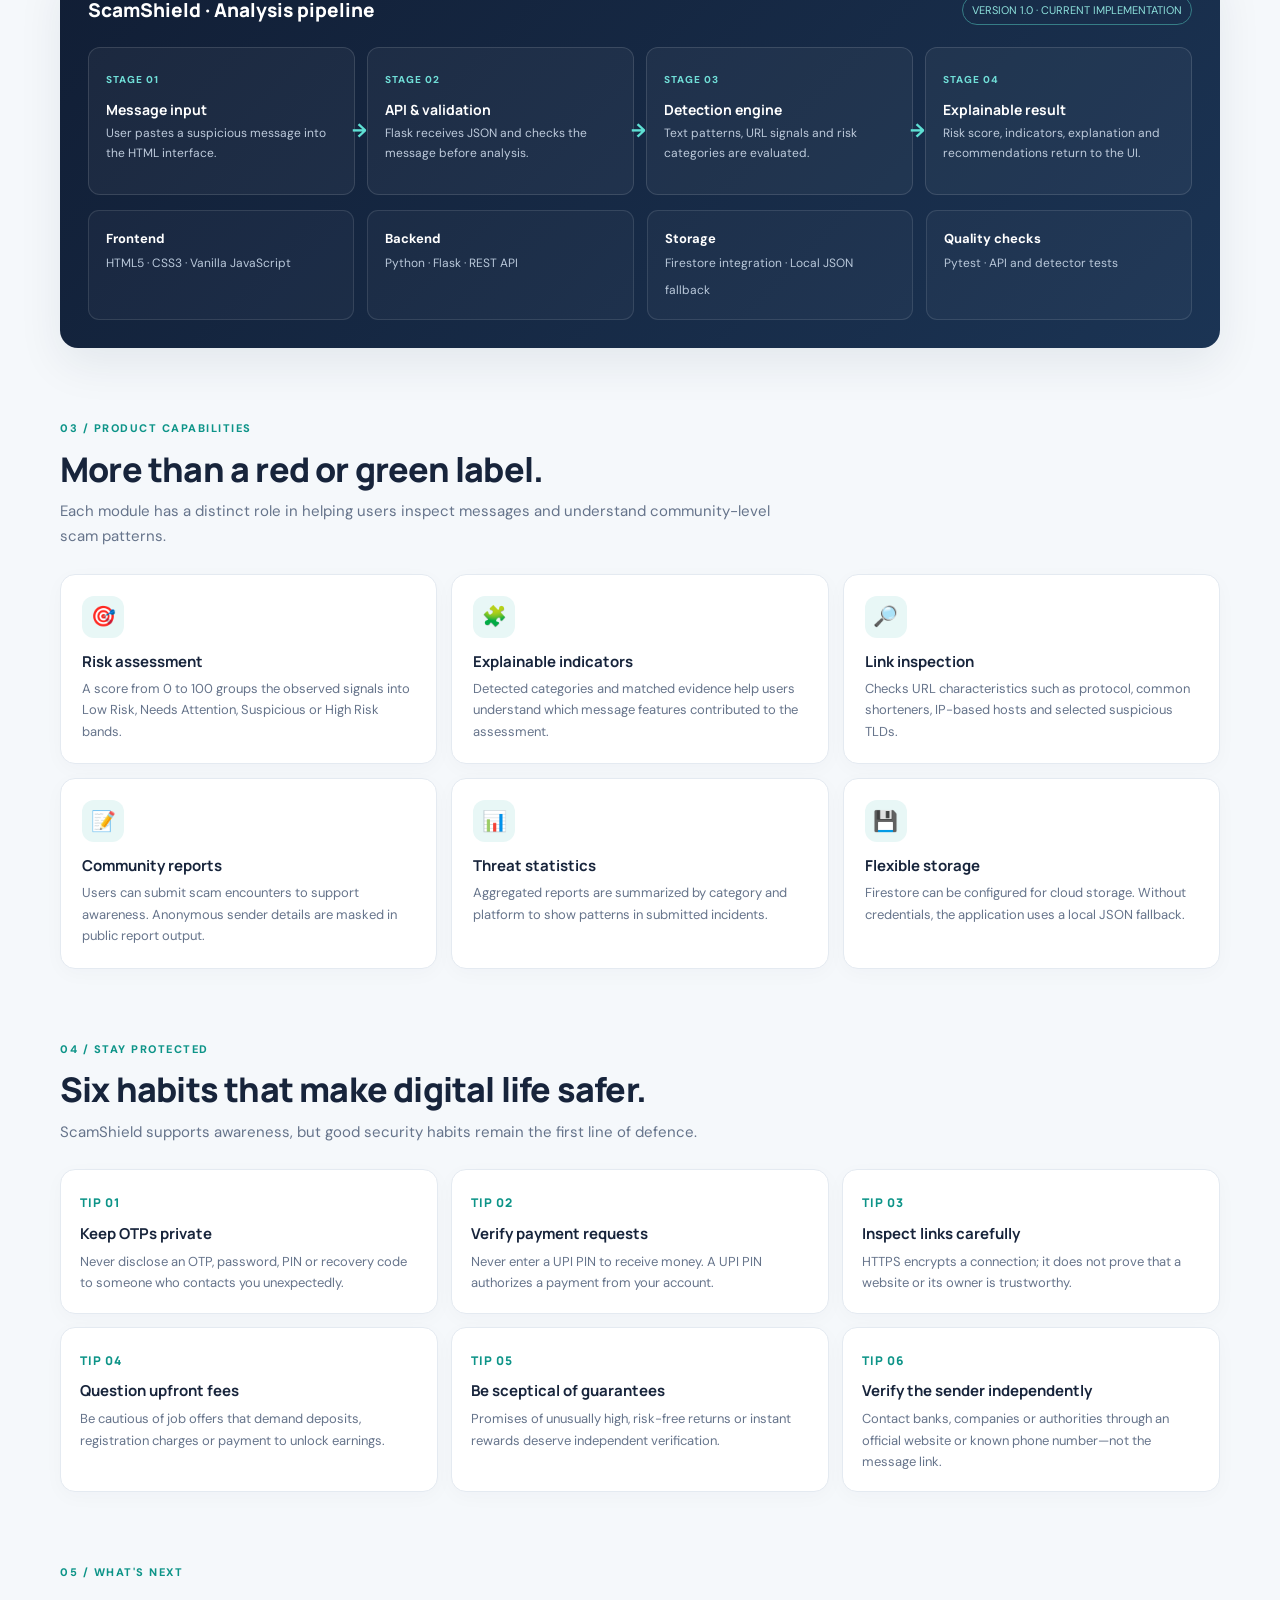
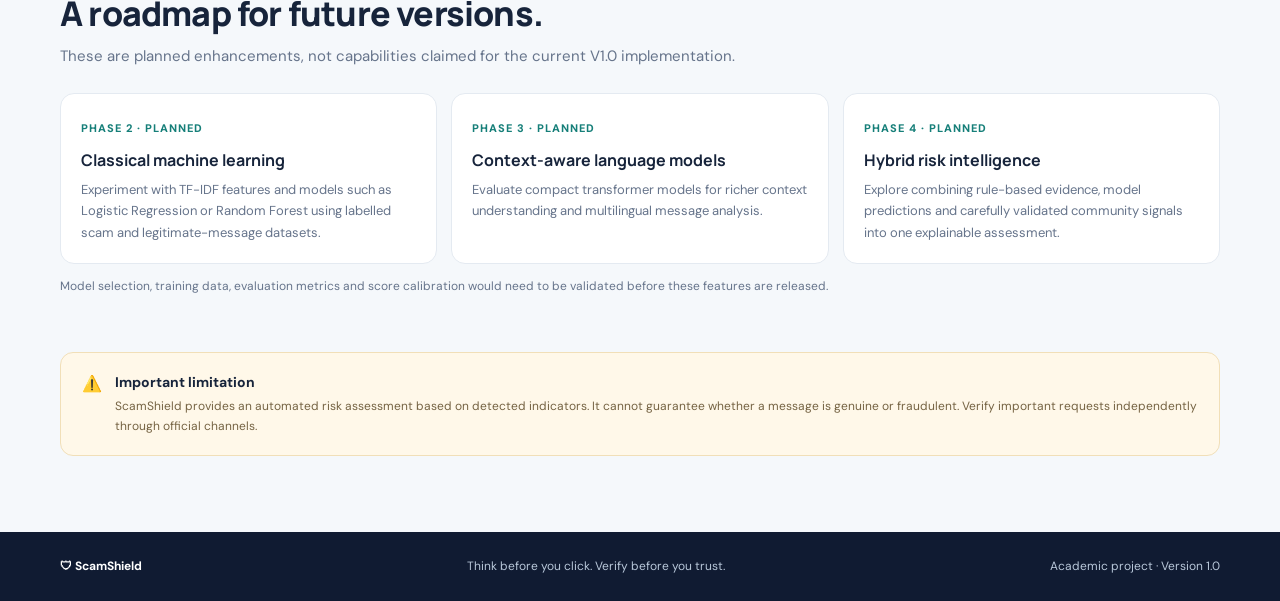
==== commit 2fe9c77f: "Remove viva section and make About page project-focused" ====
--- a/frontend/about.html
+++ b/frontend/about.html
@@ -3,8 +3,8 @@
 <head>
   <meta charset="UTF-8">
   <meta name="viewport" content="width=device-width, initial-scale=1.0">
-  <meta name="description" content="Explore how ScamShield detects suspicious messages, protects users, and explains risk indicators. Includes project architecture and viva questions.">
-  <title>About & Viva | ScamShield</title>
+  <meta name="description" content="Explore the ScamShield project, its architecture, detection capabilities, safety guidance and future roadmap.">
+  <title>About ScamShield | Project Overview</title>
   <link rel="preconnect" href="https://fonts.googleapis.com">
   <link rel="preconnect" href="https://fonts.gstatic.com" crossorigin>
   <link href="https://fonts.googleapis.com/css2?family=DM+Sans:wght@400;500;600;700&family=Manrope:wght@400;500;600;700;800&display=swap" rel="stylesheet">
@@ -36,7 +36,7 @@
           <li><a href="index.html#analyzerSection" class="nav-link">Analyze</a></li>
           <li><a href="report.html" class="nav-link">Report Scam</a></li>
           <li><a href="statistics.html" class="nav-link">Statistics</a></li>
-          <li><a href="about.html" class="nav-link active">About & Viva</a></li>
+          <li><a href="about.html" class="nav-link active">About</a></li>
           <li><a href="index.html#analyzerSection" class="nav-link nav-cta">Quick Check ↗</a></li>
         </ul>
       </nav>
@@ -45,7 +45,7 @@
 
   <section class="hero">
     <div class="container hero-content">
-      <span class="eyebrow">🛡 Project overview · Architecture · Viva</span>
+      <span class="eyebrow">🛡 Project overview · Architecture · Capabilities</span>
       <h1>Security starts with<br><span>understanding the signal.</span></h1>
       <p>Explore how ScamShield examines suspicious messages, explains the warning signs it finds, and helps people make safer decisions online.</p>
       <div class="hero-meta"><span class="meta-pill">● Explainable detection</span><span class="meta-pill">● Modular Flask API</span><span class="meta-pill">● Local-first storage option</span></div>
@@ -132,25 +132,6 @@
       <p class="roadmap-note">Model selection, training data, evaluation metrics and score calibration would need to be validated before these features are released.</p>
     </section>
 
-    <section class="section" id="viva">
-      <div class="section-head"><span class="kicker">06 / Be ready to explain</span><h2>Project viva, without memorising blindly.</h2><p>Use these questions to explain the design decisions, implementation and current limitations of ScamShield.</p></div>
-      <div class="viva-layout">
-        <aside class="viva-aside"><div class="big-icon">🎓</div><h3>Know your project. Own your answers.</h3><p>Start with the problem, explain the data flow, then justify the technical choices. The answers below are based on the current V1.0 project.</p><a href="#architecture">Review architecture ↑</a></aside>
-        <div class="faq-list">
-          <details class="faq-item"><summary>1. Why did you choose a rule-based detector for V1.0?</summary><div class="faq-answer"><strong>Answer:</strong> It is lightweight, fast and easier to explain during the first version. We can show which observable patterns—such as urgency, credential requests or suspicious links—contributed to the result. A limitation is that rules may miss sophisticated messages that use unfamiliar wording.</div></details>
-          <details class="faq-item"><summary>2. Is ScamShield really using a trained AI or ML model?</summary><div class="faq-answer"><strong>Answer:</strong> The current V1.0 detector is primarily a rule-based, explainable text-analysis system. It uses programmed patterns and scoring logic; it does not currently run a trained transformer or a supervised ML classifier. Machine-learning models are part of the future roadmap.</div></details>
-          <details class="faq-item"><summary>3. How does the system calculate its risk score?</summary><div class="faq-answer"><strong>Answer:</strong> The detector extracts indicators and the risk scorer aggregates category-level signals into a bounded score between 0 and 100. The score is an assessment of observed risk indicators, not a statistically calibrated probability that fraud has occurred.</div></details>
-          <details class="faq-item"><summary>4. How do you reduce false positives for bank OTP warnings?</summary><div class="faq-answer"><strong>Answer:</strong> The text processor checks context, not just the presence of the word OTP. For example, a message warning users never to share their OTP is different from a message asking users to send an OTP. Contextual suppression helps avoid flagging some legitimate safety advisories.</div></details>
-          <details class="faq-item"><summary>5. What happens when a user submits a message?</summary><div class="faq-answer"><strong>Answer:</strong> The browser sends a JSON request to the Flask <code>/api/analyze</code> endpoint. The backend validates the input, passes it to the detector and returns structured JSON containing the score, risk level, indicators, explanation, recommendations and disclaimer. JavaScript renders those results on the page.</div></details>
-          <details class="faq-item"><summary>6. Why is HTTPS not enough to trust a link?</summary><div class="faq-answer"><strong>Answer:</strong> HTTPS protects data in transit between the browser and the website. It does not establish that the website operator is legitimate. A phishing website can also use HTTPS, so the domain and the context of the message still need to be checked.</div></details>
-          <details class="faq-item"><summary>7. How does the database work without Firebase?</summary><div class="faq-answer"><strong>Answer:</strong> The database manager attempts to initialize Firestore when valid service-account credentials are configured. If credentials are absent or unavailable, it uses a local JSON file for report storage. This makes local demonstrations possible without cloud setup.</div></details>
-          <details class="faq-item"><summary>8. What privacy protections are implemented for reports?</summary><div class="faq-answer"><strong>Answer:</strong> The report route validates submitted fields, and public report retrieval masks sender details when a report is marked anonymous. The application also includes input validation and credential-related checks. We should still avoid submitting real OTPs, passwords, PINs or other sensitive information.</div></details>
-          <details class="faq-item"><summary>9. What are the current limitations?</summary><div class="faq-answer"><strong>Answer:</strong> The detector relies on known patterns and heuristics, so it can miss new or context-heavy scam techniques and may occasionally flag unusual legitimate messages. URL inspection is based on URL characteristics; it is not a live reputation or malware scan of the destination website.</div></details>
-          <details class="faq-item"><summary>10. How would you evaluate a future ML version?</summary><div class="faq-answer"><strong>Answer:</strong> I would use a labelled dataset with separate training, validation and test splits. I would measure precision, recall, F1-score and confusion matrix results, paying particular attention to false positives and false negatives. I would compare the model against the existing rule-based baseline.</div></details>
-        </div>
-      </div>
-    </section>
-
     <div class="disclaimer"><span>⚠️</span><div><b>Important limitation</b><p>ScamShield provides an automated risk assessment based on detected indicators. It cannot guarantee whether a message is genuine or fraudulent. Verify important requests independently through official channels.</p></div></div>
   </main>
 
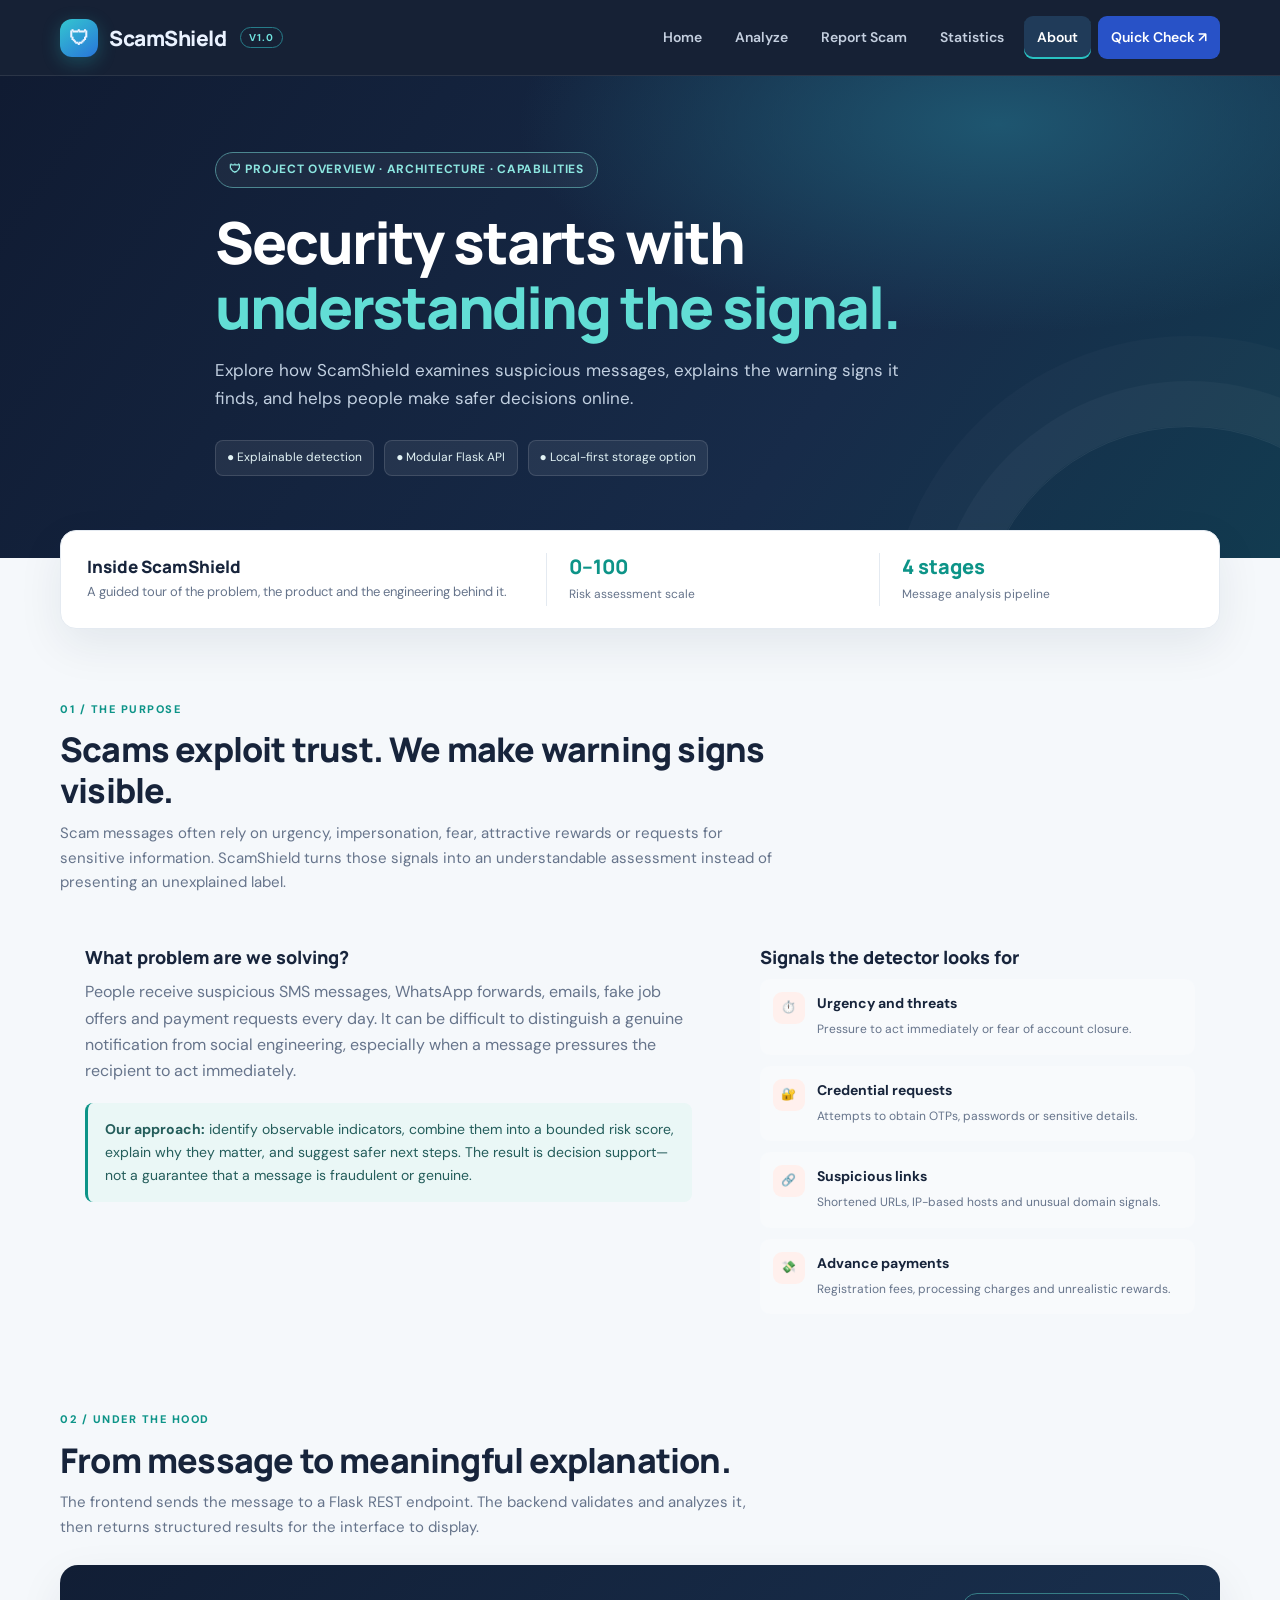
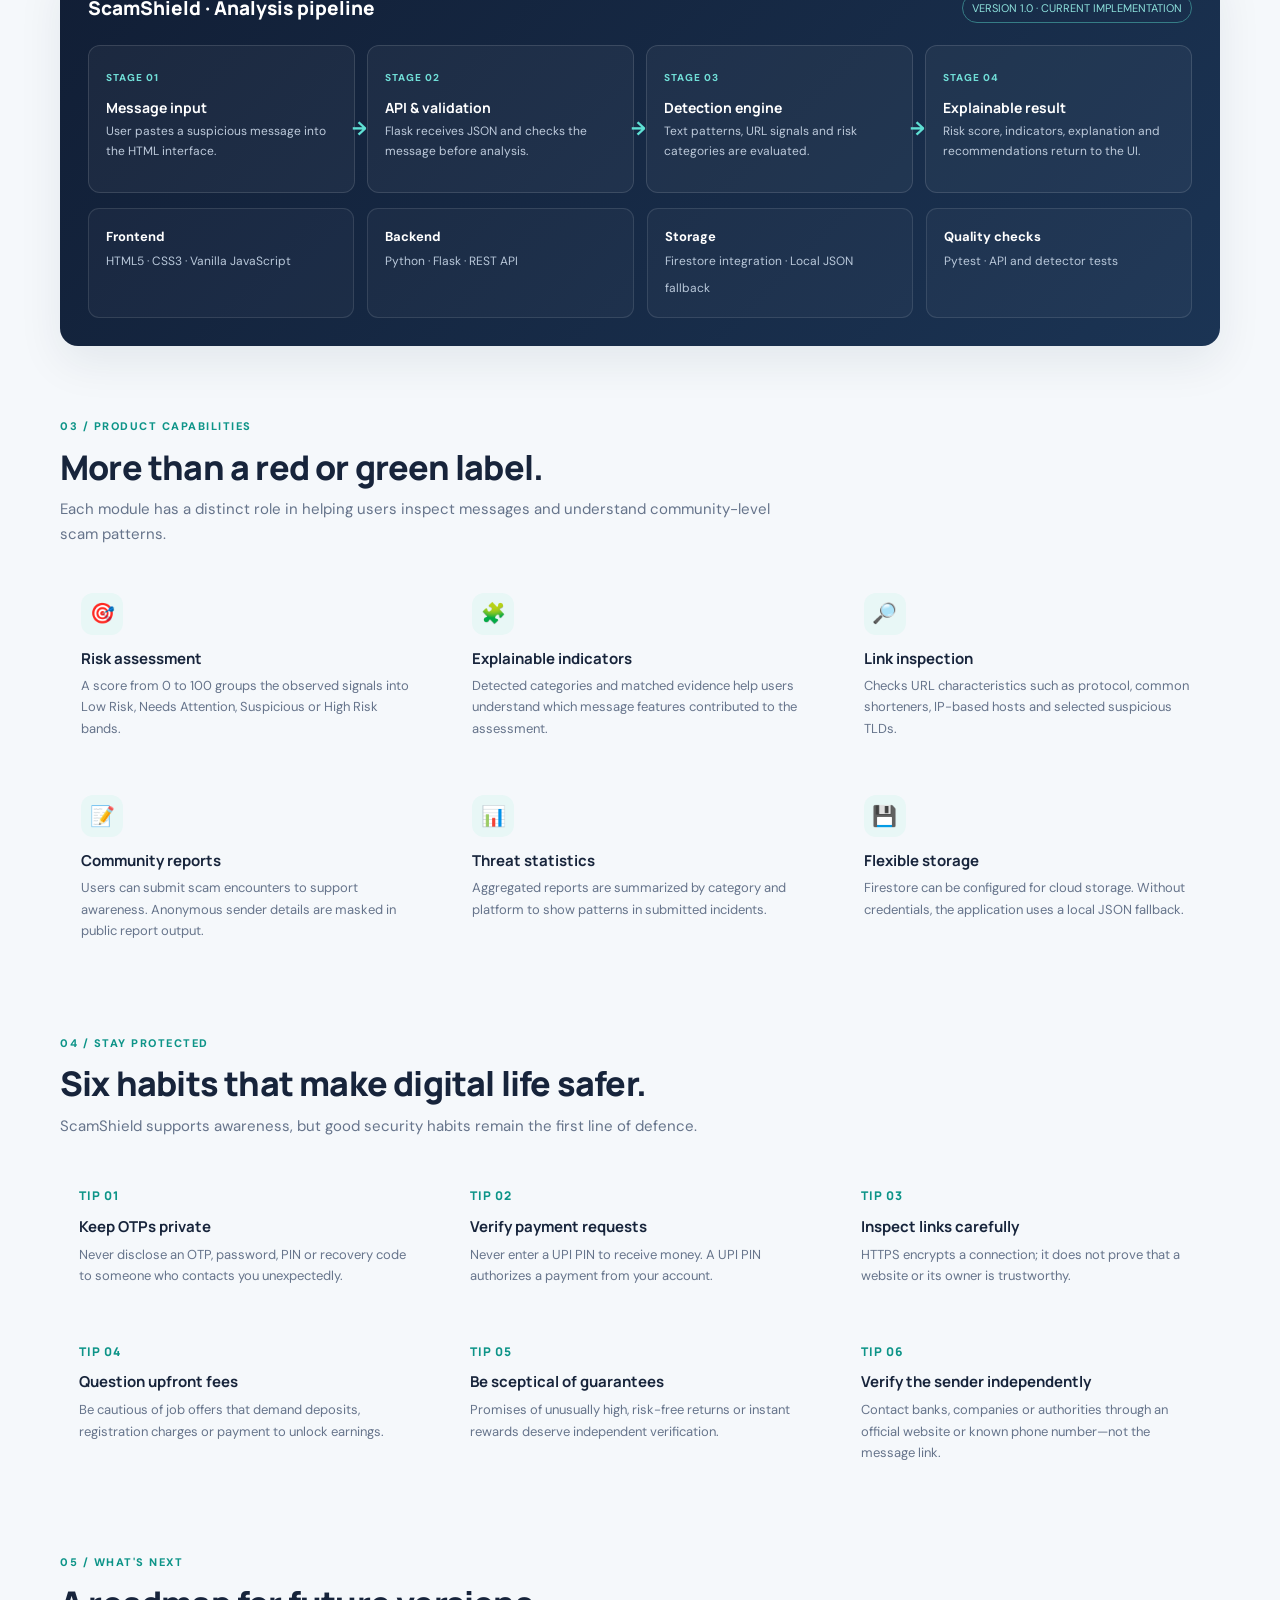
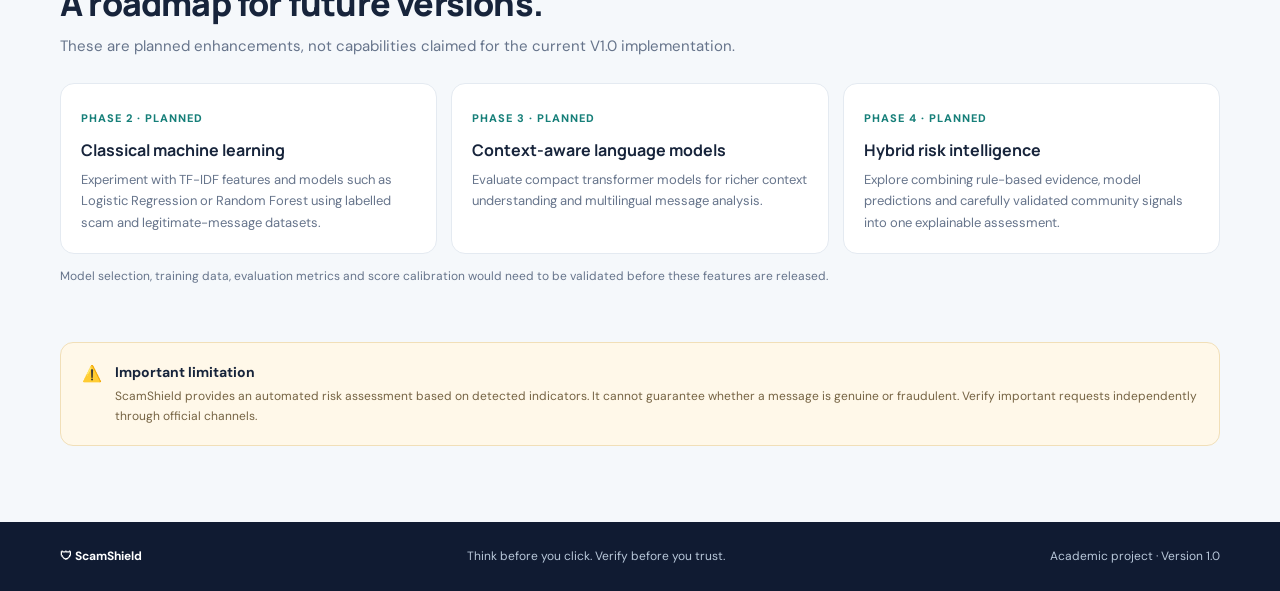
==== commit d4fa879b: "Remove leftover Viva and FAQ styling from About page" ====
--- a/frontend/about.html
+++ b/frontend/about.html
@@ -14,15 +14,13 @@
     .site-header{height:76px;background:rgba(15,26,47,.97);color:#eaf2ff;position:sticky;top:0;z-index:20;border-bottom:1px solid rgba(255,255,255,.09);backdrop-filter:blur(12px)}.header-inner{height:100%;display:flex;align-items:center;justify-content:space-between;gap:24px}.brand{display:flex;align-items:center;gap:11px;font:800 21px Manrope,sans-serif;letter-spacing:-.5px}.brand-mark{width:38px;height:38px;border-radius:12px;display:grid;place-items:center;background:linear-gradient(145deg,#34c6d0,#2875d9);font-size:20px;box-shadow:0 5px 18px #22c4c844}.brand small{font:700 10px 'DM Sans';letter-spacing:1px;color:#70e3df;border:1px solid #267c89;border-radius:20px;padding:3px 8px;margin-left:3px}.nav-links{display:flex;align-items:center;gap:7px;list-style:none;margin:0;padding:0}.nav-link{display:block;padding:10px 13px;border-radius:9px;color:#c4cfdf;font-weight:600;font-size:14px;transition:.2s}.nav-link:hover,.nav-link.active{background:#203b59;color:#fff}.nav-link.active{box-shadow:inset 0 -2px #29c2c2}.nav-cta{background:#2852c7;color:#fff}.mobile-nav-toggle{display:none;background:transparent;border:1px solid #52627a;color:white;border-radius:8px;padding:7px 11px;font-size:19px}
     .hero{background:radial-gradient(ellipse at 78% 10%,#1e5670 0,transparent 34%),linear-gradient(125deg,#101b32,#172b49 65%,#123b50);color:white;padding:76px 0 82px;overflow:hidden;position:relative}.hero:after{content:"";position:absolute;width:420px;height:420px;border:1px solid #ffffff12;border-radius:50%;right:-120px;bottom:-290px;box-shadow:0 0 0 45px #ffffff08,0 0 0 90px #ffffff05}.hero-content{position:relative;z-index:1;max-width:850px}.eyebrow{display:inline-flex;align-items:center;gap:8px;border:1px solid #4c8790;background:#ffffff0c;color:#8ce6e0;border-radius:30px;padding:7px 13px;font-size:12px;font-weight:700;letter-spacing:.7px;text-transform:uppercase}.hero h1{font:800 clamp(36px,5vw,58px)/1.12 Manrope,sans-serif;letter-spacing:-2px;margin:22px 0 16px}.hero h1 span{color:#62ded5}.hero p{font-size:17px;color:#c2d0e1;max-width:720px;margin:0}.hero-meta{display:flex;gap:10px;flex-wrap:wrap;margin-top:28px}.meta-pill{font-size:12px;color:#e2f3f5;background:#ffffff12;border:1px solid #ffffff20;border-radius:8px;padding:7px 11px}
     .page-content{padding:0 0 76px}.intro-strip{margin-top:-28px;position:relative;z-index:2;background:white;border:1px solid var(--line);border-radius:16px;padding:22px 26px;box-shadow:var(--shadow);display:grid;grid-template-columns:1.4fr 1fr 1fr;gap:20px;align-items:center}.intro-main strong{display:block;font:800 17px Manrope}.intro-main span{font-size:13px;color:var(--muted)}.stat-mini{border-left:1px solid var(--line);padding-left:22px}.stat-mini b{display:block;font:800 20px Manrope;color:var(--teal)}.stat-mini span{font-size:12px;color:var(--muted)}
-    .section{padding-top:66px;scroll-margin-top:90px}.section-head{max-width:720px;margin-bottom:25px}.kicker{color:var(--teal);font-size:11px;letter-spacing:1.5px;text-transform:uppercase;font-weight:800}.section h2{font:800 clamp(25px,3vw,34px)/1.2 Manrope;margin:8px 0 10px;letter-spacing:-.8px}.section-head p{margin:0;color:var(--muted);font-size:15px}.problem-grid{display:grid;grid-template-columns:1.15fr .85fr;gap:18px}.panel,.feature-card,.step-card,.safety-card,.faq-item{background:white;border:1px solid var(--line);border-radius:15px;box-shadow:0 5px 20px #142b4607}.panel{padding:25px}.panel h3{font:800 18px Manrope;margin:0 0 10px}.panel p{color:var(--muted);margin:0}.callout{margin-top:18px;padding:15px 17px;background:var(--soft);border-left:3px solid var(--teal);border-radius:8px;color:#245d5b;font-size:14px}.challenge-list{display:grid;gap:11px}.challenge{display:flex;gap:12px;align-items:flex-start;padding:13px;background:#f8fafc;border-radius:10px}.challenge-icon{width:32px;height:32px;flex:0 0 32px;border-radius:9px;background:#fff0ed;display:grid;place-items:center}.challenge b{display:block;font-size:14px}.challenge span{font-size:12px;color:var(--muted)}
+    .section{padding-top:66px;scroll-margin-top:90px}.section-head{max-width:720px;margin-bottom:25px}.kicker{color:var(--teal);font-size:11px;letter-spacing:1.5px;text-transform:uppercase;font-weight:800}.section h2{font:800 clamp(25px,3vw,34px)/1.2 Manrope;margin:8px 0 10px;letter-spacing:-.8px}.section-head p{margin:0;color:var(--muted);font-size:15px}.problem-grid{display:grid;grid-template-columns:1.15fr .85fr;gap:18px}.panel,.feature-card,.step-card,.safety-card.panel{padding:25px}.panel h3{font:800 18px Manrope;margin:0 0 10px}.panel p{color:var(--muted);margin:0}.callout{margin-top:18px;padding:15px 17px;background:var(--soft);border-left:3px solid var(--teal);border-radius:8px;color:#245d5b;font-size:14px}.challenge-list{display:grid;gap:11px}.challenge{display:flex;gap:12px;align-items:flex-start;padding:13px;background:#f8fafc;border-radius:10px}.challenge-icon{width:32px;height:32px;flex:0 0 32px;border-radius:9px;background:#fff0ed;display:grid;place-items:center}.challenge b{display:block;font-size:14px}.challenge span{font-size:12px;color:var(--muted)}
     .architecture{background:linear-gradient(135deg,#111e35,#1b3454);border-radius:18px;padding:28px;color:white;box-shadow:var(--shadow)}.architecture-top{display:flex;justify-content:space-between;gap:20px;align-items:center;margin-bottom:22px}.architecture-top h3{font:800 19px Manrope;margin:0}.architecture-top span{font-size:11px;color:#8de1dc;border:1px solid #367d86;padding:5px 9px;border-radius:20px}.flow{display:grid;grid-template-columns:repeat(4,1fr);gap:12px}.flow-step{min-height:148px;background:#ffffff0b;border:1px solid #ffffff20;border-radius:12px;padding:17px;position:relative}.flow-step:not(:last-child):after{content:"→";position:absolute;right:-13px;top:46%;z-index:1;color:#5fe0d4;font-size:19px;font-weight:800}.flow-num{font-size:10px;color:#70ded7;letter-spacing:1px;font-weight:800}.flow-step h4{font:700 14px Manrope;margin:9px 0 5px}.flow-step p{font-size:12px;color:#bdcadb;margin:0}.stack-grid{display:grid;grid-template-columns:repeat(4,1fr);gap:13px;margin-top:15px}.stack-card{padding:17px;border:1px solid #ffffff1c;border-radius:11px;background:#ffffff08}.stack-card b{display:block;font-size:13px;color:#fff}.stack-card span{font-size:12px;color:#b9c8da}
     .feature-grid{display:grid;grid-template-columns:repeat(3,1fr);gap:14px}.feature-card{padding:21px}.feature-icon{width:42px;height:42px;display:grid;place-items:center;background:#e8f7f6;border-radius:12px;font-size:20px}.feature-card h3{font:700 15px Manrope;margin:13px 0 6px}.feature-card p{font-size:13px;color:var(--muted);margin:0}
     .safety-grid{display:grid;grid-template-columns:repeat(3,1fr);gap:13px}.safety-card{padding:19px}.safety-card .number{font:800 12px Manrope;color:var(--teal);letter-spacing:1px}.safety-card h3{font:700 15px Manrope;margin:7px 0}.safety-card p{font-size:13px;color:var(--muted);margin:0}
     .roadmap{display:grid;grid-template-columns:repeat(3,1fr);gap:14px}.roadmap-card{background:white;border:1px solid var(--line);border-radius:14px;padding:20px}.roadmap-card .phase{font-size:11px;font-weight:800;color:#167f79;text-transform:uppercase;letter-spacing:1px}.roadmap-card h3{font:700 16px Manrope;margin:8px 0}.roadmap-card p{font-size:13px;color:var(--muted);margin:0}.roadmap-note{font-size:12px;color:var(--muted);margin-top:13px}
-    .viva-layout{display:grid;grid-template-columns:.72fr 1.28fr;gap:18px;align-items:start}.viva-aside{background:linear-gradient(155deg,#12203a,#1d4560);color:white;border-radius:16px;padding:24px;position:sticky;top:96px}.viva-aside .big-icon{font-size:30px}.viva-aside h3{font:800 21px Manrope;margin:12px 0 8px}.viva-aside p{font-size:13px;color:#c0d0e0;margin:0 0 18px}.viva-aside a{display:inline-block;background:#28aaa4;color:white;border-radius:8px;padding:9px 13px;font-size:12px;font-weight:700}.faq-list{display:grid;gap:10px}.faq-item{overflow:hidden}.faq-item summary{list-style:none;cursor:pointer;padding:17px 19px;display:flex;align-items:center;justify-content:space-between;gap:14px;font-weight:700;font-size:14px}.faq-item summary::-webkit-details-marker{display:none}.faq-item summary:after{content:"+";color:var(--teal);font-size:22px;font-weight:500}.faq-item[open] summary:after{content:"−"}.faq-answer{padding:0 19px 18px;color:var(--muted);font-size:13px}.faq-answer strong{color:var(--ink)}
     .disclaimer{margin-top:55px;background:#fff8e9;border:1px solid #f1dfb8;border-radius:13px;padding:18px 21px;display:flex;gap:13px}.disclaimer b{display:block;font-size:14px}.disclaimer p{margin:3px 0 0;color:#756343;font-size:12px}.site-footer{background:#101b32;color:#b8c7d9;padding:25px 0}.footer-inner{display:flex;justify-content:space-between;gap:15px;flex-wrap:wrap;font-size:12px}.footer-inner b{color:#fff}
     @media(max-width:900px){.nav-links{gap:1px}.nav-link{padding:9px 8px;font-size:12px}.flow{grid-template-columns:repeat(2,1fr)}.flow-step:nth-child(2):after{display:none}.stack-grid{grid-template-columns:repeat(2,1fr)}.feature-grid,.safety-grid{grid-template-columns:repeat(2,1fr)}}
-    @media(max-width:680px){.container{width:min(100% - 28px,1160px)}.site-header{height:66px}.mobile-nav-toggle{display:block}.nav-links{display:none;position:absolute;left:14px;right:14px;top:62px;background:#14243e;padding:10px;border:1px solid #34445d;border-radius:12px;box-shadow:var(--shadow);flex-direction:column;align-items:stretch}.nav-links.nav-open{display:flex}.nav-link{font-size:14px;padding:11px}.brand{font-size:18px}.hero{padding:55px 0 65px}.hero h1{letter-spacing:-1.2px}.hero p{font-size:15px}.intro-strip{grid-template-columns:1fr;margin-top:-22px;padding:19px}.stat-mini{border-left:0;border-top:1px solid var(--line);padding:12px 0 0}.problem-grid,.viva-layout{grid-template-columns:1fr}.viva-aside{position:static}.feature-grid,.safety-grid,.roadmap{grid-template-columns:1fr}.flow{grid-template-columns:1fr}.flow-step{min-height:0}.flow-step:after{display:none!important}.stack-grid{grid-template-columns:1fr 1fr}.architecture{padding:20px}.architecture-top{align-items:flex-start;flex-direction:column}.section{padding-top:48px}.footer-inner{display:block}.footer-inner span{display:block;margin-top:6px}}
   </style>
 </head>
 <body>
@@ -140,11 +138,6 @@
     const menuButton = document.getElementById('mobileNavBtn');
     const nav = document.getElementById('navLinks');
     if (menuButton && nav) menuButton.addEventListener('click', () => nav.classList.toggle('nav-open'));
-    document.querySelectorAll('.faq-item').forEach(item => {
-      item.addEventListener('toggle', () => {
-        if (item.open) document.querySelectorAll('.faq-item').forEach(other => { if (other !== item) other.open = false; });
-      });
-    });
   </script>
 </body>
 </html>
